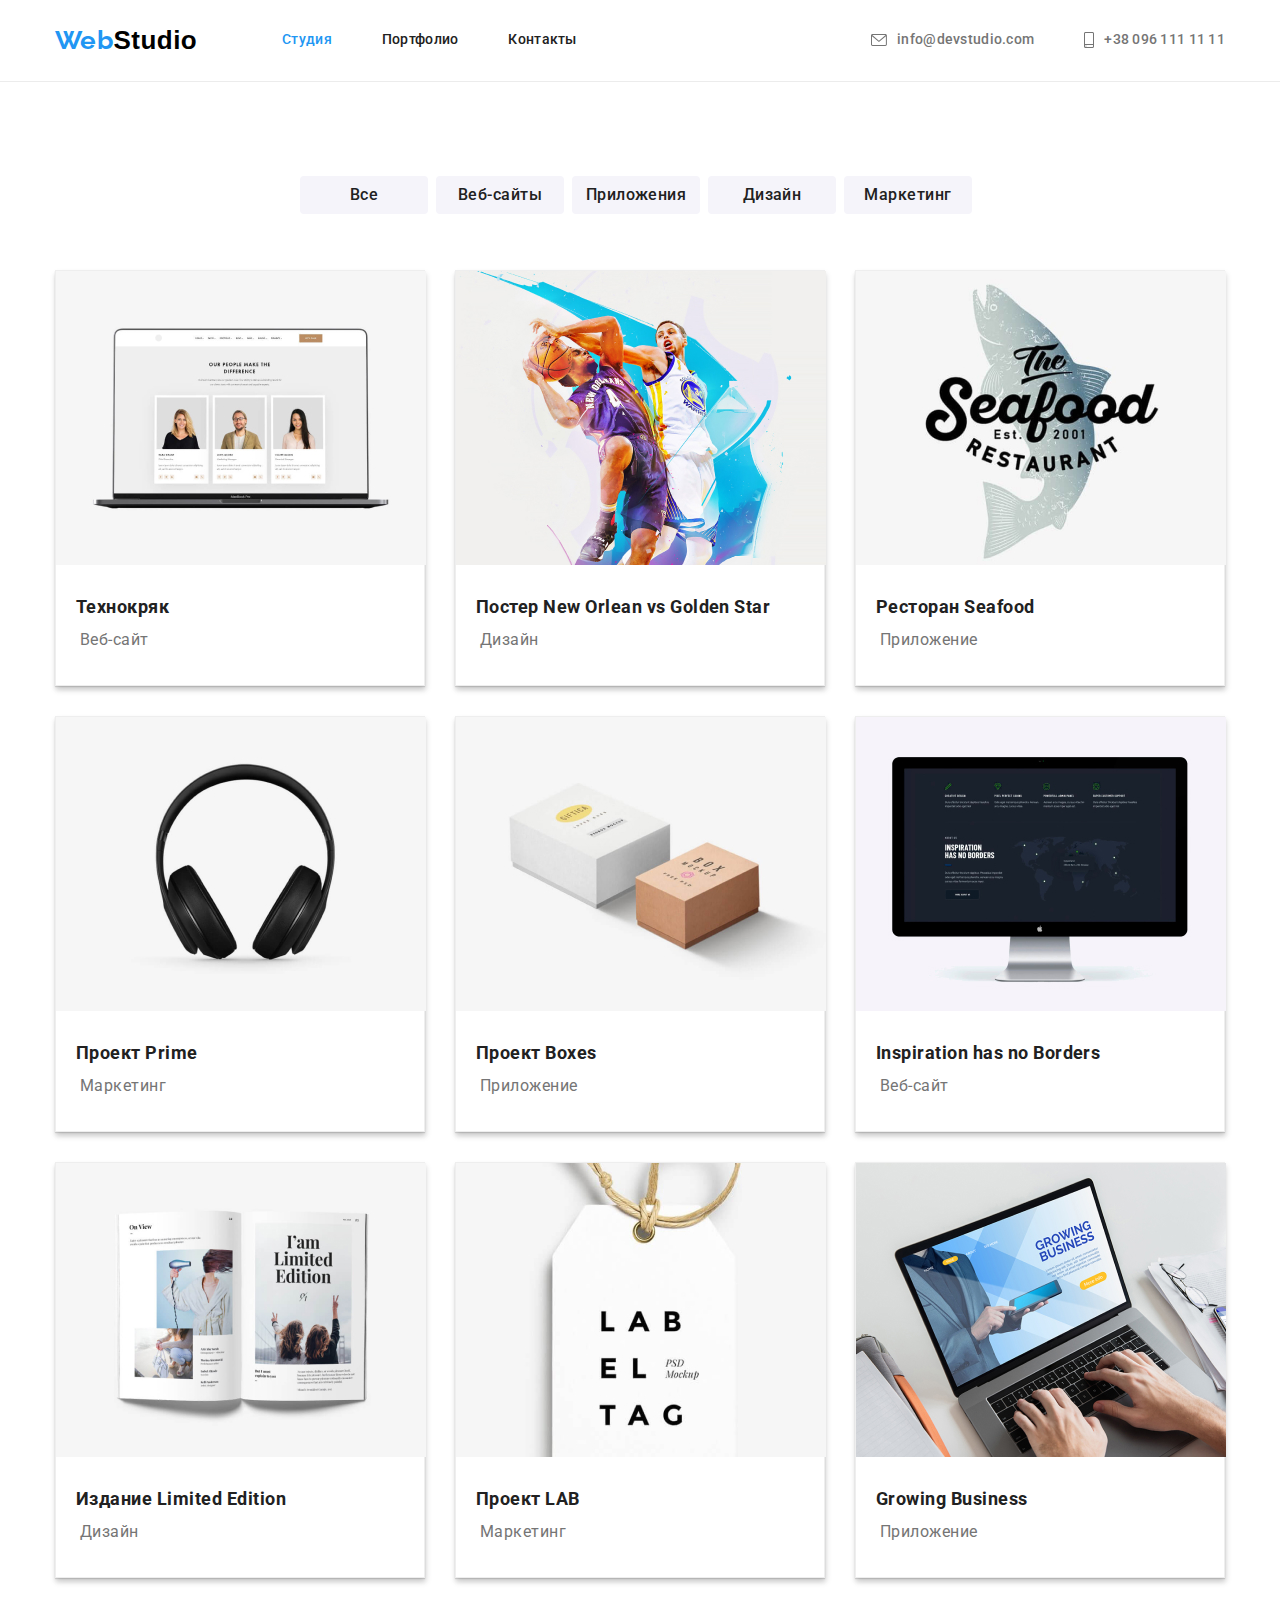
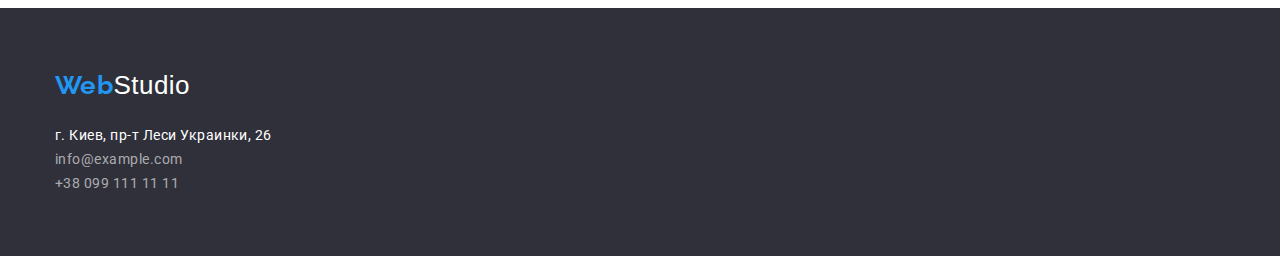
==== portfolio.html @ f9fe688f "git add .WebStudio" ====
<!DOCTYPE html>
<html lang="ru">
<head>
  <meta charset="UTF-8">
  <meta name="viewport" content="width=device-width, initial-scale=1.0">
  <link rel="stylesheet" href="./css/styles.css">
  <title>Портфолио</title>
<link rel="preconnect" href="https://fonts.gstatic.com">
<link
  href="https://fonts.googleapis.com/css2?family=Raleway:wght@700&family=Roboto:wght@400;500;700;900&display=swap"
  rel="stylesheet">
</head>
<body>
    <header class="header-line">
      <div class="container page-header">
        <nav class="header-nav">
          <a href="./index.html" class="logo-continuation"><span class="logo">Web</span>Studio</a>
          <ul class="site-nav">
            <li class="site-nav nav-link.current"><a href="./index.html" class="site-nav nav-link.current">Студия</a></li>
            <li class="site-nav nav-link.current"><a href="./portfolio.html" class="link">Портфолио</a></li>
            <li class="site-nav nav-link.current"><a href="" class="link">Контакты</a></li>
          </ul>
        </nav>
        <ul class="site-nav contacts">
          <li class="site-nav nav-link.current">
            <a href="info@devstudio.com" class="social-links">
              <svg width="16px" height="12px" class="icon-e-mail">
                <use href="./images-3/sprite.svg#e-mail"></use>
              </svg>info@devstudio.com</a>
          </li>
          <li class="site-nav nav-link.current">
            <a href="tel:+380961111111" class="social-links">
              <svg width="10px" height="16px" class="icon-tel">
                <use href="./images-3/sprite.svg#tel"></use>
              </svg>+38 096 111 11 11</a>
          </li>
        </ul>
      </div>
    </header>
<main>
 <section>
   <div class="conteiner-portfolio">
    <h1 class="hero-portfolio"></h1>
        <ul class="button-list">
          <li><button type="button">Все</button></li>
          <li><button type="button">Веб-сайты</button></li>
          <li><button type="button">Приложения</button></li>
          <li><button type="button">Дизайн</button></li>
          <li><button type="button">Маркетинг</button></li>
        </ul>
        <div>
        <ul class="portfolio">
          <li class="image-portfolio">
            <a href="Технокряк">
              <img src="./images-2/img_11.jpg" alt="img11" width="370" height="294"> 
              <h2 class="name-title">Технокряк</h2>
              <p class="description-name">Веб-сайт</p>
            </a>
            </li>
            <li class="image-portfolio">
              <img src="./images-2/img_12.jpg" alt="img12" width="370" height="294">
              <h2 class="name-title">Постер New Orlean vs Golden Star</h2>
              <p class="description-name">Дизайн</p>
            </li>
            <li class="image-portfolio">
              <img src="./images-2/img_13.jpg" alt="img13" width="370" height="294">
              <h2 class="name-title">Ресторан Seafood</h2>
              <p class="description-name">Приложение</p>
            </li>
            <li class="image-portfolio">
              <img src="./images-2/img_14.jpg" alt="img14" width="370" height="294">
              <h2 class="name-title">Проект Prime</h2>
              <p class="description-name">Маркетинг</p>
            </li>
            <li class="image-portfolio">
              <img src="./images-2/img_15.jpg" alt="img15" width="370" height="294">
              <h2 class="name-title">Проект Boxes</h2>
              <p class="description-name">Приложение</p>
            </li>
            <li class="image-portfolio">
              <a href="Inspiration-has-no-Borders">
                <img src="./images-2/img_16.jpg" alt="img16" width="370" height="294">
                <h2 class="name-title">Inspiration has no Borders</h2>
              <p class="description-name">Веб-сайт</p>
              </a>
            </li>
            <li class="image-portfolio">
              <img src="./images-2/img_17.jpg" alt="img17" width="370" height="294">
              <h2 class="name-title">Издание Limited Edition</h2>
              <p class="description-name">Дизайн</p>
            </li>
            <li class="image-portfolio">
              <img src="./images-2/img_18.jpg" alt="img18" width="370" height="294">
              <h2 class="name-title">Проект LAB</h2>
              <p class="description-name">Маркетинг</p>
            </li>
            <li class="image-portfolio">
              <img src="./images-2/img_19.jpg" alt="img19" width="370" height="294">
              <h2 class="name-title">Growing Business</h2>
              <p class="description-name">Приложение</p>
            </li>
        </ul>
    </div>
 </section>
</main>
      <footer class="basement">
        <div class="container">
          <a href="./index.html" class="logo-continuation-conclusion"><span class="logo">Web</span>Studio</a>
          <address class="address">
            г. Киев, пр-т Леси Украинки, 26 <br />
            <a href="info@example.com" class="link-current-name">info@example.com</a> <br />
            <a href="tel:+380991111111" class="social-links-name">+38 099 111 11 11</a>
          </address>
        </div>
      </footer>
</body>
</html>
---- css/styles.css ----
* {
  margin: 0;
  padding: 0;
}
a {
  text-decoration: none;
}
/* Цвет основного текста #757575; */
/* Вторичный цвет текста #212121; */
/* Белый #FFFFFF; */
/* Акцент #2196F3; */
/* Контакты в подвале 255,255,255,0,6; */
/* Цвет фона #FFFFFF */
/* Цвет фона команды #F5F4FA; */
/* Цвет фона подвала #2F303A */

:root {
  --primary-text-color: #757575;
  --title-text-color: #212121;
  --accent-color: #2196f3;
  --white-color: #fff;
  --primary-background-color: #2f303a;
  --secondary-background-color: #f5f4fa;
  --black-color: #000000;
  --button-color: #f5f4fa;
}
html {
  box-sizing: border-box;
}
body {
  letter-spacing: 0.03em;
  font-family: Roboto, sans-serif;
}
nav {
  display: flex;
  align-items: center;
}
.container {
  width: 1200px;
  padding-left: 15px;
  padding-right: 15px;
  align-items: center;
  margin-left: auto;
  margin-right: auto;
}
.page-header {
  display: flex;
  align-items: center;
  list-style: none;
}
.text {
  margin-right: 30px;
}
.contacts {
  margin-left: auto;
}
.link {
  color: var(--title-text-color);
}
.site-nav .nav-link.current {
  color: var(--accent-color);
}
.site-nav a:hover {
  color: var(--accent-color);
}
.site-nav a:focus {
  color: var(--accent-color);
}
.link:visited {
  color: var(--title-text-color);
}
.site-nav,
.link-current {
  color: var(--accent-color);
}
.logo {
  color: var(--accent-color);
  font-family: Raleway, sans-serif;
  font-weight: 700;
  font-size: 26px;
  line-height: 1.19;
}
.logo-continuation {
  color: var(--black-color);
  font-family: Oleo script, sans-serif;
  font-weight: 700;
  font-size: 26px;
  line-height: 1.19;
  margin-right: 85px;
}
.site-nav {
  display: flex;
  font-weight: 500;
  font-size: 14px;
  line-height: 1.14;
  letter-spacing: 0.02em;
}
.header-nav li:not(:last-child),
.contacts li:not(:last-child) {
  margin-right: 50px;
}
.header-nav {
  padding-top: 25px;
  padding-bottom: 25px;
}
.link {
  color: var(--title-text-color);
  font-weight: 500;
  font-size: 14px;
  line-height: 1.14;
  letter-spacing: 0.02em;
}
.social-links {
  color: var(--primary-text-color);
  font-weight: 500;
  font-size: 14px;
  line-height: 1.14;
  letter-spacing: 0.02em;
  display: inline-flex;
  align-items: center;
  justify-content: center;
}
.icon-e-mail {
  display: inline-flex;
  margin-right: 10px;
  fill: currentColor;
}
.icon-tel {
  display: inline-flex;
  margin-right: 10px;
  fill: currentColor;
}
.hero h1 {
  font-size: 44px;
}
.hero {
  background-color: var(--primary-background-color);
  color: var(--white-color);
  background-image: linear-gradient(
      to right,
      rgba(47, 48, 58, 0.4),
      rgba(47, 48, 58, 0.4)
    ),
    url(../images-3/Оптимизированная.jpg);
  background-repeat: no-repeat;
  background-position: center;
  background-size: cover;
  text-align: center;
  font-weight: 900;
  line-height: 1.36;
  letter-spacing: 0.06em;
  text-shadow: 0px 4px 4px rgba(0, 0, 0, 0.25);
  margin-left: auto;
  margin-right: auto;
  margin-top: 0;
  padding-top: 200px;
  padding-bottom: 200px;
}
.order-service {
  background-color: var(--accent-color);
  color: var(--white-color);
  font-family: Roboto, sans-serif;
  font-weight: 700;
  font-size: 16px;
  width: 200px;
  height: 50px;
  line-height: 1.88;
  box-align: center;
  text-align: center;
  padding: 10px, 32px;
  box-shadow: 0px 4px 4px rgba(0, 0, 0, 0.15);
  border-radius: 4px;
  margin-top: 45px;
}
.features-list .features-title {
  color: var(--title-text-color);
  text-transform: uppercase;
  font-size: 14px;
  line-height: 1.14;
  margin-top: 0px;
  margin-bottom: 10px;
}
*,
::after,
::before {
  box-sizing: border-box;
}
.our-work {
  color: var(--title-text-color);
  font-weight: 700;
  font-size: 14px;
  line-height: 1.14;
  margin-bottom: 10px;
}
.job-description {
  color: var(--primary-text-color);
  font-size: 14px;
  line-height: 1.71;
}
.description-active {
  padding-top: 94px;
  padding-bottom: 94px;
}
.about {
  padding-bottom: 94px;
}
.about,
h2,
.description {
  text-align: center;
  align-items: center;
  color: var(--title-text-color);
  font-weight: 700;
  font-size: 36px;
  line-height: 1.17;
}
.broadcast {
  background-color: var(--secondary-background-color);
  display: flex;
  justify-content: center;
  align-items: center;
  width: 270px;
  height: 120px;
  border-radius: 4px;
  margin-bottom: 30px;
}
.team {
  padding-top: 105px;
  text-align: center;
  color: var(--title-text-color);
  background-color: var(--secondary-background-color);
  font-weight: 700;
  font-size: 36px;
  line-height: 1.17;
}
.image {
  display: block;
  max-width: 100%;
  height: auto;
  margin-left: 30px;
  margin-top: 59px;
}
.work {
  width: 1170px;
  height: 648px;
  text-align: center;
  box-sizing: border-box;
}
.box {
  background-color: var(--white-color);
  width: 270px;
  height: 428px;
  box-shadow: 0px 1px 3px rgba(0, 0, 0, 0.12), 0px 1px 1px rgba(0, 0, 0, 0.14),
    0px 2px 1px rgba(0, 0, 0, 0.2);
  border-radius: 0px 0px 4px 4px;
}
.our-people {
  display: flex;
  text-align: center;
  align-items: center;
  font-size: 16px;
  line-height: 1.19;
  list-style: none;
  margin: 0;
  padding: 0;
}
.our-team {
  color: var(--title-text-color);
  font-weight: 500;
  padding-top: 30px;
  padding-bottom: 10px;
  align-items: center;
  text-align: center;
}
.profession {
  background-color: var(--white-color);
  color: var(--primary-text-color);
  font-weight: 400;
  padding-bottom: 30px;
}
.icon-social-networks {
  fill: #afb1b8;
  margin-right: 10px;
  display: inline-flex;
  text-align: center;
  justify-content: center;
}
.icon-social-networks :hover {
  fill: #2196f3;
  /* transform: scale(1.15); */
}
.icon-social-networks :focus {
  fill: #2196f3;
}
.regular-customers {
  background-color: var(--white-color);
  padding-top: 94px;
  padding-bottom: 94px;
}
.clients-list {
  display: flex;
  align-items: center;
  display: flex;
  justify-content: center;
  align-items: center;
}
.clients-item {
  list-style: none;
  align-items: center;
  box-align: center;
  justify-content: center;
}
.clients {
  fill: #afb1b8;
  width: 170px;
  height: 90px;
  border: 1px solid #afb1b8;
  border-radius: 4px;
  display: inline-flex;
  align-items: center;
  justify-content: center;
  margin-right: 30px;
  margin-top: 50px;
}
.clients-item :hover {
  fill: #2196f3;
  color: #2196f3;
  border: 1px solid #2196f3;
}
.clients-item :focus {
  fill: #2196f3;
  color: #2196f3;
  border: 1px solid #2196f3;
}
.basement {
  background-color: var(--primary-background-color);
  text-decoration: none;
  padding-top: 60px;
  padding-bottom: 60px;
}
.logo-continuation-conclusion {
  color: var(--white-color);
  font-family: Oleo script, sans-serif;
  font-weight: 400;
  font-size: 26px;
  line-height: 1.38;
}
.address {
  flex-wrap: wrap;
  color: var(--white-color);
  font-weight: 400;
  font-style: normal;
  font-size: 14px;
  line-height: 1.71;
  margin-top: 20px;
}
.link-current-name,
.social-links-name {
  color: rgba(255, 255, 255, 0.6);
  font-weight: 400;
  font-style: normal;
  font-size: 14px;
  line-height: 1.71;
}
.appeal {
  display: inline-flex;
  flex-wrap: wrap;
  vertical-align: top;
  width: 206px;
  height: 80px;
}
.appeal-name {
  color: var(--white-color);
  font-family: Roboto, sans-serif;
  font-weight: 700;
}
.appeal-title {
}
.header-line {
  border-bottom: 1px solid #ececec;
}
.conteiner-portfolio {
  width: 1200px;
  align-items: center;
  padding-left: 15px;
  padding-right: 15px;
  margin-left: auto;
  margin-right: auto;
  margin-top: 94px;
}
.hero-portfolio {
  width: 1170px;
  align-items: center;
  text-align: center;
}
.button-list button:hover {
  font-family: Roboto, sans-serif;
  color: var(--white-color);
  background-color: var(--accent-color);
}
.button-list button:focus {
  font-family: Roboto, sans-serif;
  color: var(--white-color);
  background-color: var(--accent-color);
  flex-direction: row;
}
.button-list button {
  font-family: Roboto, sans-serif;
  background-color: var(--button-color);
  color: var(--title-text-color);
  font-weight: 500;
  font-size: 16px;
  line-height: 26px;
  line-height: 1.63;
  letter-spacing: 3%;
  border-radius: 4px;
  border: none;
  letter-spacing: 0.03em;
  padding: 6px, 22px;
  width: 128px;
  height: 38px;
  margin-bottom: 30px;
  margin-right: 8px;
}
button {
  position: center;
  display: inline-block;
  font-family: inherit;
  cursor: pointer;
  align-items: center;
  text-align: center;
}
.button-list {
  display: flex;
  list-style: none;
  justify-content: center;
}
li {
  text-align: -webkit-match-parent;
}
.portfolio {
  display: flex;
  flex-wrap: wrap;
  list-style: none;
  margin-top: 26px;
}
.image-portfolio {
  width: calc((100% - 60px) / 3);
  margin-right: 30px;
  margin-bottom: 30px;
  border: 1px solid #eeeeee;
  box-shadow: 0px 1px 1px rgba(0, 0, 0, 0.12), 0px 4px 4px rgba(0, 0, 0, 0.06),
    1px 4px 6px rgba(0, 0, 0, 0.16);
}
.image-portfolio:nth-child(3n) {
  margin-right: 0px;
}
.name-title {
  color: var(--title-text-color);
  text-align: left;
  font-weight: 700;
  font-size: 18px;
  line-height: 2;
  letter-spacing: 6%;
  margin-left: 24px;
  margin-top: 20px;
  margin-left: 20px;
}
.description-name {
  color: var(--primary-text-color);
  font-weight: 400;
  font-size: 16px;
  line-height: 1.88;
  letter-spacing: 3%;
  padding-bottom: 30px;
  margin-left: 24px;
}
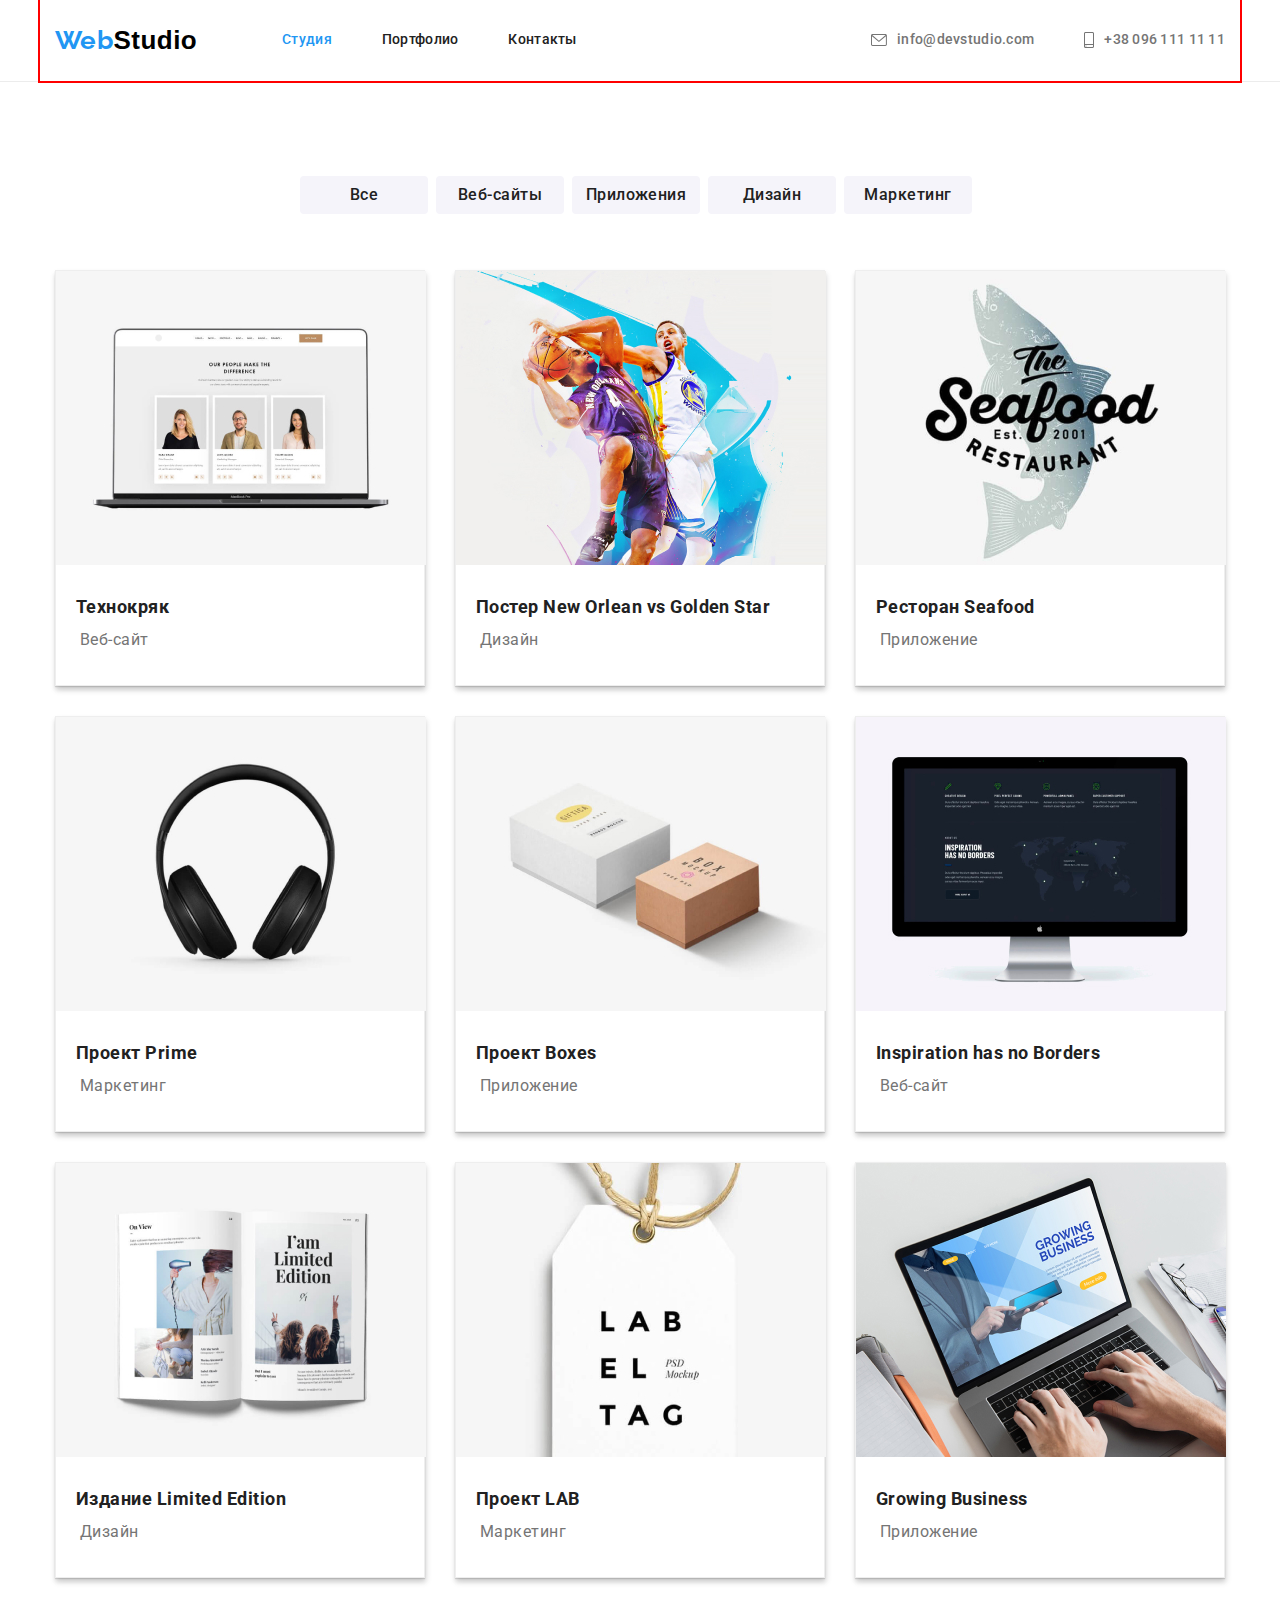
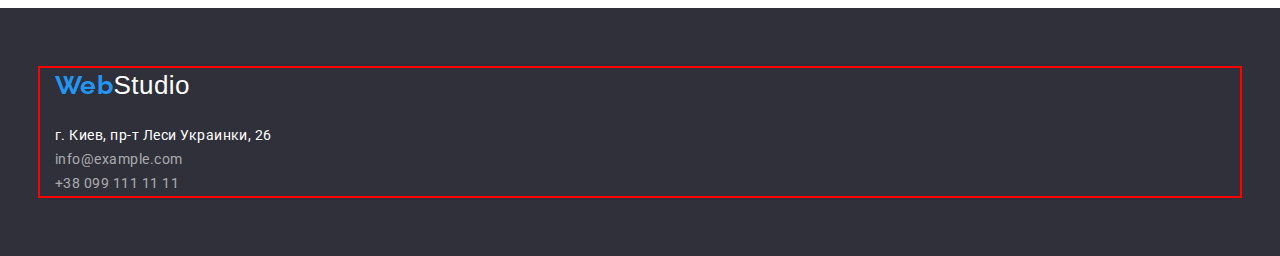
==== commit a9c168bb: "git add .WebStudio" ====
--- a/portfolio.html
+++ b/portfolio.html
@@ -12,7 +12,7 @@
 </head>
 <body>
     <header class="header-line">
-      <div class="container page-header">
+      <div class="container header-main">
         <nav class="header-nav">
           <a href="./index.html" class="logo-continuation"><span class="logo">Web</span>Studio</a>
           <ul class="site-nav">
--- a/css/styles.css
+++ b/css/styles.css
@@ -4,6 +4,11 @@
 }
 a {
   text-decoration: none;
+}
+ul {
+  margin: 0;
+  padding: 0;
+  list-style: none;
 }
 /* Цвет основного текста #757575; */
 /* Вторичный цвет текста #212121; */
@@ -35,6 +40,11 @@
   display: flex;
   align-items: center;
 }
+/* header */
+.header-main {
+  display: flex;
+  align-items: center;
+}
 .container {
   width: 1200px;
   padding-left: 15px;
@@ -42,15 +52,20 @@
   align-items: center;
   margin-left: auto;
   margin-right: auto;
-}
+  outline: 2px solid red;
+}
+/* Чем мы занимаемся */
 .page-header {
   display: flex;
   align-items: center;
   list-style: none;
 }
-.text {
+.page-header li + li {
+  margin-left: 30px;
+}
+/* .text {
   margin-right: 30px;
-}
+} */
 .contacts {
   margin-left: auto;
 }
@@ -204,7 +219,7 @@
 .about {
   padding-bottom: 94px;
 }
-.about,
+/* .about,
 h2,
 .description {
   text-align: center;
@@ -213,6 +228,15 @@
   font-weight: 700;
   font-size: 36px;
   line-height: 1.17;
+} */
+.description {
+  margin-top: 0px;
+  margin-bottom: 50px;
+  color: var(--title-text-color);
+  font-weight: 700;
+  font-size: 36px;
+  line-height: 1.2;
+  text-align: center;
 }
 .broadcast {
   background-color: var(--secondary-background-color);
@@ -225,7 +249,8 @@
   margin-bottom: 30px;
 }
 .team {
-  padding-top: 105px;
+  padding-top: 94px;
+  padding-bottom: 94px;
   text-align: center;
   color: var(--title-text-color);
   background-color: var(--secondary-background-color);
@@ -233,19 +258,16 @@
   font-size: 36px;
   line-height: 1.17;
 }
-.image {
+/* .image {
   display: block;
-  max-width: 100%;
-  height: auto;
+  align-items: center;
   margin-left: 30px;
   margin-top: 59px;
-}
-.work {
-  width: 1170px;
-  height: 648px;
+} */
+/* .work {
   text-align: center;
   box-sizing: border-box;
-}
+} */
 .box {
   background-color: var(--white-color);
   width: 270px;
@@ -264,6 +286,9 @@
   margin: 0;
   padding: 0;
 }
+.our-people li + li {
+  margin-left: 30px;
+}
 .our-team {
   color: var(--title-text-color);
   font-weight: 500;
@@ -276,22 +301,47 @@
   background-color: var(--white-color);
   color: var(--primary-text-color);
   font-weight: 400;
-  padding-bottom: 30px;
+}
+.icon-social {
+  display: flex;
+  margin-top: 16px;
+}
+.icon-list {
+  width: 44px;
+  height: 44px;
+  color: #afb1b8;
+  display: flex;
+  text-align: center;
+  justify-content: center;
+  /* border-radius: 50%; */
+}
+.icon-list:not(:last-child) {
+  margin-right: 10px;
+}
+.icon-list :hover {
+  color: #fff;
+  background-color: #2196f3;
+  border-radius: 50%;
+}
+.icon-list :focus {
+  color: #fff;
+  background-color: #2196f3;
+  border-radius: 50%;
 }
 .icon-social-networks {
   fill: #afb1b8;
-  margin-right: 10px;
-  display: inline-flex;
-  text-align: center;
-  justify-content: center;
-}
-.icon-social-networks :hover {
+  /* margin-right: 10px; */
+  /* display: inline-flex;
+  text-align: center;
+  justify-content: center; */
+}
+/* .icon-social-networks :hover {
   fill: #2196f3;
   /* transform: scale(1.15); */
 }
-.icon-social-networks :focus {
+/* .icon-social-networks :focus {
   fill: #2196f3;
-}
+} */ */
 .regular-customers {
   background-color: var(--white-color);
   padding-top: 94px;
@@ -300,9 +350,7 @@
 .clients-list {
   display: flex;
   align-items: center;
-  display: flex;
-  justify-content: center;
-  align-items: center;
+  justify-content: center;
 }
 .clients-item {
   list-style: none;
@@ -320,7 +368,6 @@
   align-items: center;
   justify-content: center;
   margin-right: 30px;
-  margin-top: 50px;
 }
 .clients-item :hover {
   fill: #2196f3;
@@ -363,18 +410,13 @@
   line-height: 1.71;
 }
 .appeal {
-  display: inline-flex;
+  display: block;
   flex-wrap: wrap;
-  vertical-align: top;
-  width: 206px;
-  height: 80px;
 }
 .appeal-name {
   color: var(--white-color);
   font-family: Roboto, sans-serif;
   font-weight: 700;
-}
-.appeal-title {
 }
 .header-line {
   border-bottom: 1px solid #ececec;
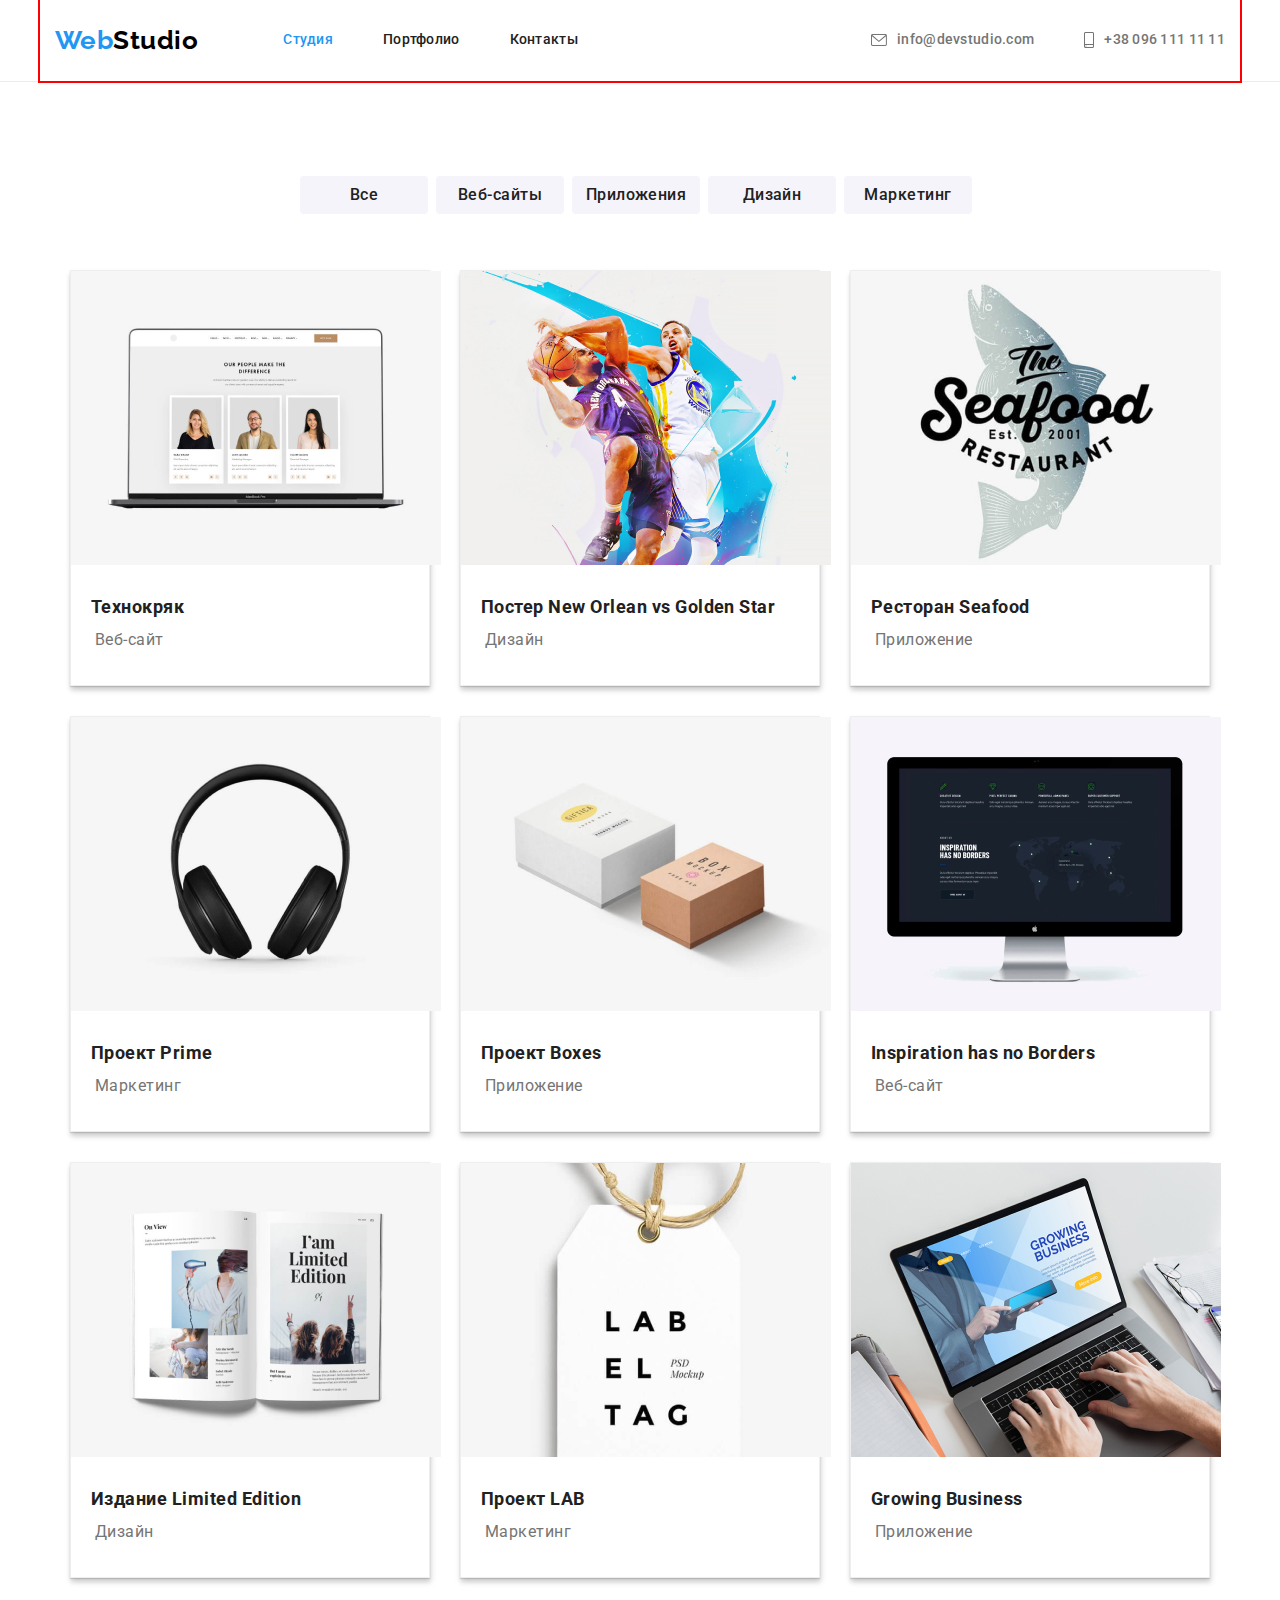
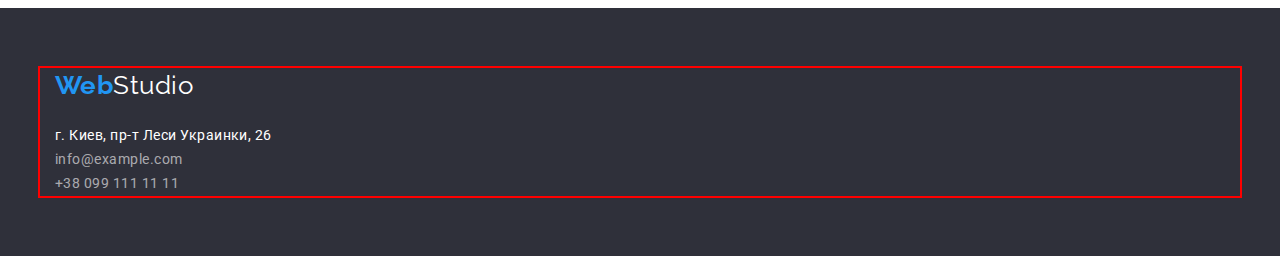
==== commit 6f971b18: "git add .WebStudio" ====
--- a/portfolio.html
+++ b/portfolio.html
@@ -39,8 +39,8 @@
     </header>
 <main>
  <section>
-   <div class="conteiner-portfolio">
-    <h1 class="hero-portfolio"></h1>
+    <div class="conteiner-portfolio">
+      <h1 class="hero-portfolio"></h1>
         <ul class="button-list">
           <li><button type="button">Все</button></li>
           <li><button type="button">Веб-сайты</button></li>
@@ -48,8 +48,8 @@
           <li><button type="button">Дизайн</button></li>
           <li><button type="button">Маркетинг</button></li>
         </ul>
-        <div>
-        <ul class="portfolio">
+       <div>
+         <ul class="portfolio">
           <li class="image-portfolio">
             <a href="Технокряк">
               <img src="./images-2/img_11.jpg" alt="img11" width="370" height="294"> 
@@ -100,7 +100,8 @@
               <p class="description-name">Приложение</p>
             </li>
         </ul>
-    </div>
+       </div>
+      </div>
  </section>
 </main>
       <footer class="basement">
--- a/css/styles.css
+++ b/css/styles.css
@@ -97,7 +97,7 @@
 }
 .logo-continuation {
   color: var(--black-color);
-  font-family: Oleo script, sans-serif;
+  font-family: Raleway, sans-serif;;
   font-weight: 700;
   font-size: 26px;
   line-height: 1.19;
@@ -387,7 +387,7 @@
 }
 .logo-continuation-conclusion {
   color: var(--white-color);
-  font-family: Oleo script, sans-serif;
+  font-family: Raleway, sans-serif;;
   font-weight: 400;
   font-size: 26px;
   line-height: 1.38;
@@ -409,20 +409,20 @@
   font-size: 14px;
   line-height: 1.71;
 }
-.appeal {
-  display: block;
-  flex-wrap: wrap;
+.appeal-title {
+  text-transform: uppercase;
 }
 .appeal-name {
   color: var(--white-color);
   font-family: Roboto, sans-serif;
   font-weight: 700;
+  font-size: 14px;
 }
 .header-line {
   border-bottom: 1px solid #ececec;
 }
 .conteiner-portfolio {
-  width: 1200px;
+  width: 1170px;
   align-items: center;
   padding-left: 15px;
   padding-right: 15px;
@@ -491,7 +491,7 @@
   margin-right: 30px;
   margin-bottom: 30px;
   border: 1px solid #eeeeee;
-  box-shadow: 0px 1px 1px rgba(0, 0, 0, 0.12), 0px 4px 4px rgba(0, 0, 0, 0.06),
+    box-shadow: 0px 1px 1px rgba(0, 0, 0, 0.12), 0px 4px 4px rgba(0, 0, 0, 0.06),
     1px 4px 6px rgba(0, 0, 0, 0.16);
 }
 .image-portfolio:nth-child(3n) {
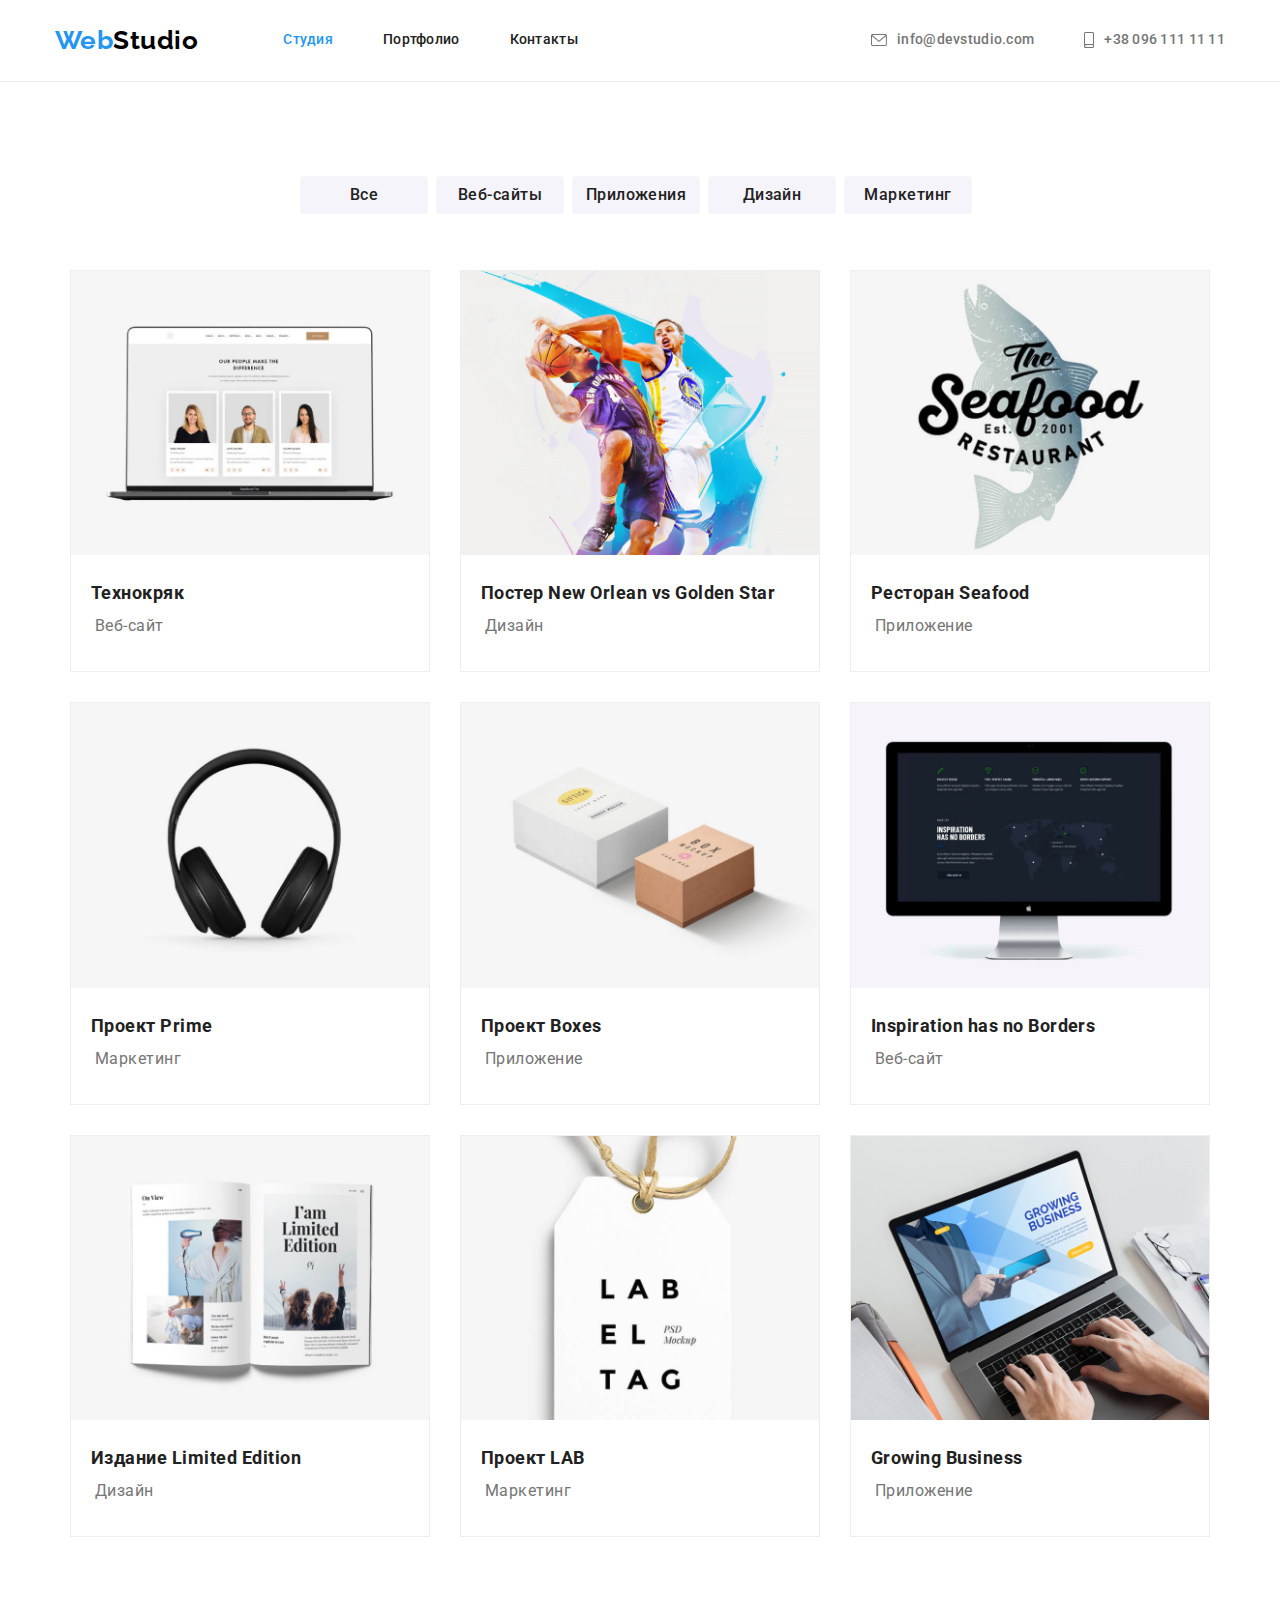
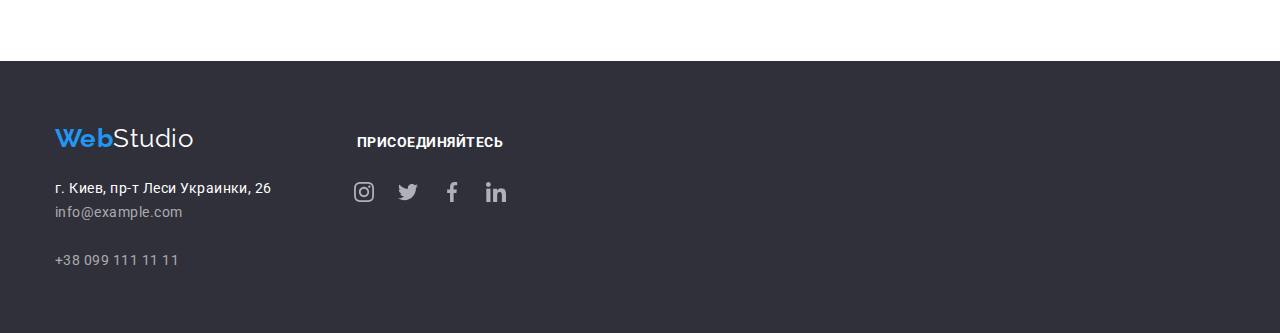
==== commit 6bb5896b: "git add .WebStudio" ====
--- a/portfolio.html
+++ b/portfolio.html
@@ -51,53 +51,71 @@
        <div>
          <ul class="portfolio">
           <li class="image-portfolio">
-            <a href="Технокряк">
-              <img src="./images-2/img_11.jpg" alt="img11" width="370" height="294"> 
-              <h2 class="name-title">Технокряк</h2>
-              <p class="description-name">Веб-сайт</p>
-            </a>
+            <div class="portfolio-box">
+              <a href="Технокряк">
+                <img src="./images-2/img_11.jpg" alt="img11" width="370" height="294"> 
+                <h2 class="name-title">Технокряк</h2>
+                <p class="description-name">Веб-сайт</p>
+              </a>
+            </div>
             </li>
             <li class="image-portfolio">
-              <img src="./images-2/img_12.jpg" alt="img12" width="370" height="294">
-              <h2 class="name-title">Постер New Orlean vs Golden Star</h2>
-              <p class="description-name">Дизайн</p>
+              <div class="portfolio-box">
+                <img src="./images-2/img_12.jpg" alt="img12" width="370" height="294">
+                <h2 class="name-title">Постер New Orlean vs Golden Star</h2>
+                <p class="description-name">Дизайн</p>
+              </div>
             </li>
             <li class="image-portfolio">
-              <img src="./images-2/img_13.jpg" alt="img13" width="370" height="294">
-              <h2 class="name-title">Ресторан Seafood</h2>
-              <p class="description-name">Приложение</p>
+              <div class="portfolio-box">
+                <img src="./images-2/img_13.jpg" alt="img13" width="370" height="294">
+                <h2 class="name-title">Ресторан Seafood</h2>
+                <p class="description-name">Приложение</p>
+              </div>
             </li>
             <li class="image-portfolio">
-              <img src="./images-2/img_14.jpg" alt="img14" width="370" height="294">
-              <h2 class="name-title">Проект Prime</h2>
-              <p class="description-name">Маркетинг</p>
+              <div class="portfolio-box">
+                <img src="./images-2/img_14.jpg" alt="img14" width="370" height="294">
+                <h2 class="name-title">Проект Prime</h2>
+                <p class="description-name">Маркетинг</p>
+              </div>
             </li>
             <li class="image-portfolio">
-              <img src="./images-2/img_15.jpg" alt="img15" width="370" height="294">
-              <h2 class="name-title">Проект Boxes</h2>
-              <p class="description-name">Приложение</p>
+              <div class="portfolio-box">
+                <img src="./images-2/img_15.jpg" alt="img15" width="370" height="294">
+                <h2 class="name-title">Проект Boxes</h2>
+                <p class="description-name">Приложение</p>
+              </div>
             </li>
             <li class="image-portfolio">
-              <a href="Inspiration-has-no-Borders">
-                <img src="./images-2/img_16.jpg" alt="img16" width="370" height="294">
-                <h2 class="name-title">Inspiration has no Borders</h2>
-              <p class="description-name">Веб-сайт</p>
-              </a>
+              <div class="portfolio-box">
+                <a href="Inspiration-has-no-Borders">
+                  <img src="./images-2/img_16.jpg" alt="img16" width="370" height="294">
+                  <h2 class="name-title">Inspiration has no Borders</h2>
+                  <p class="description-name">Веб-сайт</p>
+                </a>
+              </div>
             </li>
             <li class="image-portfolio">
-              <img src="./images-2/img_17.jpg" alt="img17" width="370" height="294">
-              <h2 class="name-title">Издание Limited Edition</h2>
-              <p class="description-name">Дизайн</p>
+              <div class="portfolio-box">
+                <img src="./images-2/img_17.jpg" alt="img17" width="370" height="294">
+                <h2 class="name-title">Издание Limited Edition</h2>
+                <p class="description-name">Дизайн</p>
+              </div>
             </li>
             <li class="image-portfolio">
-              <img src="./images-2/img_18.jpg" alt="img18" width="370" height="294">
-              <h2 class="name-title">Проект LAB</h2>
-              <p class="description-name">Маркетинг</p>
-            </li>
+              <div class="portfolio-box">
+                <img src="./images-2/img_18.jpg" alt="img18" width="370" height="294">
+                <h2 class="name-title">Проект LAB</h2>
+                <p class="description-name">Маркетинг</p>
+              </div>
+              </li>
             <li class="image-portfolio">
-              <img src="./images-2/img_19.jpg" alt="img19" width="370" height="294">
-              <h2 class="name-title">Growing Business</h2>
-              <p class="description-name">Приложение</p>
+              <div class="portfolio-box">
+                <img src="./images-2/img_19.jpg" alt="img19" width="370" height="294">
+                <h2 class="name-title">Growing Business</h2>
+                <p class="description-name">Приложение</p>
+              </div>
             </li>
         </ul>
        </div>
@@ -106,12 +124,47 @@
 </main>
       <footer class="basement">
         <div class="container">
-          <a href="./index.html" class="logo-continuation-conclusion"><span class="logo">Web</span>Studio</a>
-          <address class="address">
-            г. Киев, пр-т Леси Украинки, 26 <br />
-            <a href="info@example.com" class="link-current-name">info@example.com</a> <br />
-            <a href="tel:+380991111111" class="social-links-name">+38 099 111 11 11</a>
-          </address>
+          <div class="footer-contacts">
+            <a href="./index.html" class="logo-continuation-conclusion"><span class="logo">Web</span>Studio</a>
+            <address class="address">
+              г. Киев, пр-т Леси Украинки, 26 <br />
+              <a href="info@example.com" class="link-current-name">info@example.com</a> <br />
+              <a href="tel:+380991111111" class="social-links-name">+38 099 111 11 11</a>
+            </address>
+          </div>
+          <div class="appeal">
+            <p class="appeal-name">Присоединяйтесь</p>
+            <ul class="icon-social">
+              <li>
+                <a href="" class="icon-list">
+                  <svg width="20px" height="20px" class="icon-social-networks">
+                    <use href="./images-3/sprite.svg#instagram"></use>
+                  </svg>
+                </a>
+              </li>
+              <li>
+                <a href="" class="icon-list">
+                  <svg width="20px" height="20px" class="icon-social-networks">
+                    <use href="./images-3/sprite.svg#twitter"></use>
+                  </svg>
+                </a>
+              </li>
+              <li>
+                <a href="" class="icon-list">
+                  <svg width="20px" height="20px" class="icon-social-networks">
+                    <use href="./images-3/sprite.svg#faebook"></use>
+                  </svg>
+                </a>
+              </li>
+              <li>
+                <a href="" class="icon-list">
+                  <svg width="20px" height="20px" class="icon-social-networks">
+                    <use href="./images-3/sprite.svg#linkedin"></use>
+                  </svg>
+                </a>
+              </li>
+            </ul>
+          </div>
         </div>
       </footer>
 </body>
--- a/css/styles.css
+++ b/css/styles.css
@@ -3,12 +3,18 @@
   padding: 0;
 }
 a {
+  display: block;
   text-decoration: none;
 }
 ul {
   margin: 0;
   padding: 0;
   list-style: none;
+}
+img {
+  display: block;
+  width: 100%;
+  height: auto;
 }
 /* Цвет основного текста #757575; */
 /* Вторичный цвет текста #212121; */
@@ -52,7 +58,7 @@
   align-items: center;
   margin-left: auto;
   margin-right: auto;
-  outline: 2px solid red;
+  /* outline: 2px solid red; */
 }
 /* Чем мы занимаемся */
 .page-header {
@@ -63,9 +69,6 @@
 .page-header li + li {
   margin-left: 30px;
 }
-/* .text {
-  margin-right: 30px;
-} */
 .contacts {
   margin-left: auto;
 }
@@ -97,7 +100,7 @@
 }
 .logo-continuation {
   color: var(--black-color);
-  font-family: Raleway, sans-serif;;
+  font-family: Raleway, sans-serif;
   font-weight: 700;
   font-size: 26px;
   line-height: 1.19;
@@ -219,16 +222,6 @@
 .about {
   padding-bottom: 94px;
 }
-/* .about,
-h2,
-.description {
-  text-align: center;
-  align-items: center;
-  color: var(--title-text-color);
-  font-weight: 700;
-  font-size: 36px;
-  line-height: 1.17;
-} */
 .description {
   margin-top: 0px;
   margin-bottom: 50px;
@@ -248,6 +241,7 @@
   border-radius: 4px;
   margin-bottom: 30px;
 }
+/* Наша команда */
 .team {
   padding-top: 94px;
   padding-bottom: 94px;
@@ -258,16 +252,6 @@
   font-size: 36px;
   line-height: 1.17;
 }
-/* .image {
-  display: block;
-  align-items: center;
-  margin-left: 30px;
-  margin-top: 59px;
-} */
-/* .work {
-  text-align: center;
-  box-sizing: border-box;
-} */
 .box {
   background-color: var(--white-color);
   width: 270px;
@@ -276,15 +260,18 @@
     0px 2px 1px rgba(0, 0, 0, 0.2);
   border-radius: 0px 0px 4px 4px;
 }
+.content-box {
+  padding: 5px 5px;
+}
 .our-people {
+  margin: 0;
+  padding: 0;
   display: flex;
   text-align: center;
   align-items: center;
   font-size: 16px;
   line-height: 1.19;
   list-style: none;
-  margin: 0;
-  padding: 0;
 }
 .our-people li + li {
   margin-left: 30px;
@@ -292,56 +279,36 @@
 .our-team {
   color: var(--title-text-color);
   font-weight: 500;
-  padding-top: 30px;
-  padding-bottom: 10px;
-  align-items: center;
-  text-align: center;
+  padding-top: 20px;
 }
 .profession {
   background-color: var(--white-color);
   color: var(--primary-text-color);
   font-weight: 400;
+  margin-top: 10px;
+  margin-bottom: 10px;
 }
 .icon-social {
   display: flex;
-  margin-top: 16px;
+  align-items: center;
 }
 .icon-list {
+  display: flex;
+  align-items: center;
+  justify-content: center;
   width: 44px;
   height: 44px;
-  color: #afb1b8;
-  display: flex;
-  text-align: center;
-  justify-content: center;
-  /* border-radius: 50%; */
+  fill: #afb1b8;
 }
 .icon-list:not(:last-child) {
   margin-right: 10px;
 }
-.icon-list :hover {
-  color: #fff;
+.icon-list:hover,
+.icon-list:focus {
+  fill: #fff;
   background-color: #2196f3;
   border-radius: 50%;
 }
-.icon-list :focus {
-  color: #fff;
-  background-color: #2196f3;
-  border-radius: 50%;
-}
-.icon-social-networks {
-  fill: #afb1b8;
-  /* margin-right: 10px; */
-  /* display: inline-flex;
-  text-align: center;
-  justify-content: center; */
-}
-/* .icon-social-networks :hover {
-  fill: #2196f3;
-  /* transform: scale(1.15); */
-}
-/* .icon-social-networks :focus {
-  fill: #2196f3;
-} */ */
 .regular-customers {
   background-color: var(--white-color);
   padding-top: 94px;
@@ -379,21 +346,29 @@
   color: #2196f3;
   border: 1px solid #2196f3;
 }
+
+/* FOOTER */
 .basement {
   background-color: var(--primary-background-color);
   text-decoration: none;
   padding-top: 60px;
   padding-bottom: 60px;
 }
+.basement .container {
+  display: flex;
+  align-items: baseline;
+}
+.footer-contacts {
+  margin-right: 70px;
+}
 .logo-continuation-conclusion {
   color: var(--white-color);
-  font-family: Raleway, sans-serif;;
+  font-family: Raleway, sans-serif;
   font-weight: 400;
   font-size: 26px;
   line-height: 1.38;
 }
 .address {
-  flex-wrap: wrap;
   color: var(--white-color);
   font-weight: 400;
   font-style: normal;
@@ -409,7 +384,7 @@
   font-size: 14px;
   line-height: 1.71;
 }
-.appeal-title {
+.appeal {
   text-transform: uppercase;
 }
 .appeal-name {
@@ -417,6 +392,8 @@
   font-family: Roboto, sans-serif;
   font-weight: 700;
   font-size: 14px;
+  margin-bottom: 20px;
+  margin-left: 15px;
 }
 .header-line {
   border-bottom: 1px solid #ececec;
@@ -429,6 +406,7 @@
   margin-left: auto;
   margin-right: auto;
   margin-top: 94px;
+  margin-bottom: 94px;
 }
 .hero-portfolio {
   width: 1170px;
@@ -491,11 +469,14 @@
   margin-right: 30px;
   margin-bottom: 30px;
   border: 1px solid #eeeeee;
-    box-shadow: 0px 1px 1px rgba(0, 0, 0, 0.12), 0px 4px 4px rgba(0, 0, 0, 0.06),
-    1px 4px 6px rgba(0, 0, 0, 0.16);
 }
 .image-portfolio:nth-child(3n) {
   margin-right: 0px;
+}
+.portfolio-box :hover,
+.portfolio-box :focus {
+  box-shadow: 0px 1px 1px rgba(0, 0, 0, 0.12), 0px 4px 4px rgba(0, 0, 0, 0.06),
+    1px 4px 6px rgba(0, 0, 0, 0.16);
 }
 .name-title {
   color: var(--title-text-color);
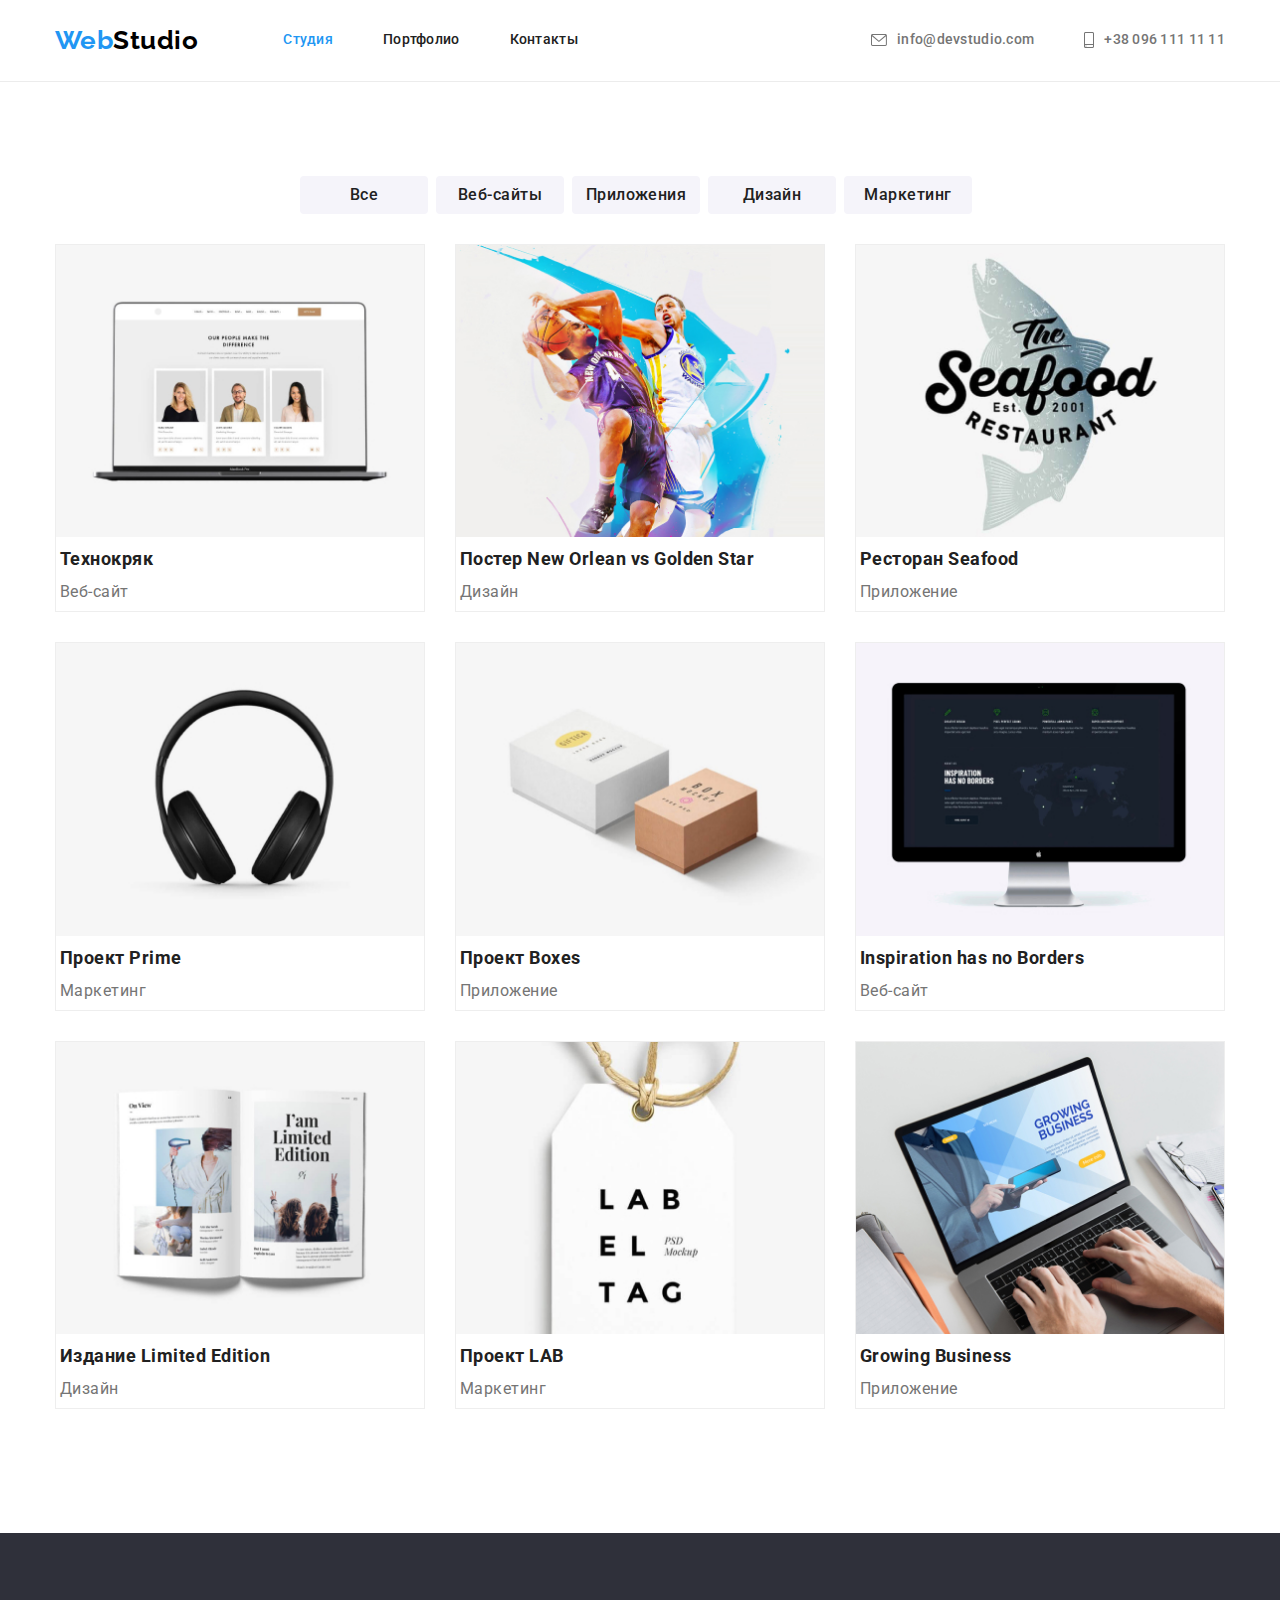
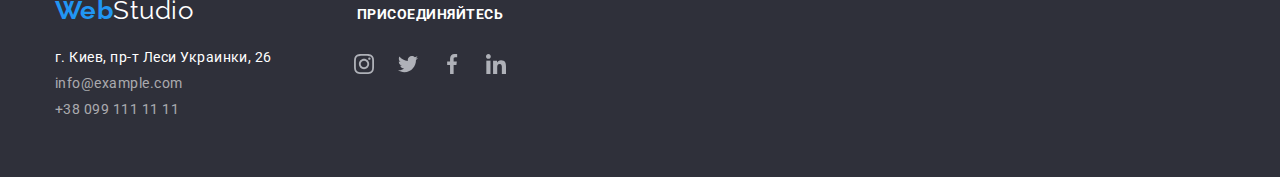
==== commit 2e384dcf: "git add .WebStudio" ====
--- a/portfolio.html
+++ b/portfolio.html
@@ -38,97 +38,113 @@
       </div>
     </header>
 <main>
- <section>
+<section class="portfolio-title">
     <div class="conteiner-portfolio">
       <h1 class="hero-portfolio"></h1>
         <ul class="button-list">
-          <li><button type="button">Все</button></li>
-          <li><button type="button">Веб-сайты</button></li>
-          <li><button type="button">Приложения</button></li>
-          <li><button type="button">Дизайн</button></li>
-          <li><button type="button">Маркетинг</button></li>
+          <li class="button-title"><button type="button">Все</button></li>
+          <li class="button-title"><button type="button">Веб-сайты</button></li>
+          <li class="button-title"><button type="button">Приложения</button></li>
+          <li class="button-title"><button type="button">Дизайн</button></li>
+          <li class="button-title"><button type="button">Маркетинг</button></li>
         </ul>
-       <div>
          <ul class="portfolio">
           <li class="image-portfolio">
             <div class="portfolio-box">
               <a href="Технокряк">
                 <img src="./images-2/img_11.jpg" alt="img11" width="370" height="294"> 
-                <h2 class="name-title">Технокряк</h2>
-                <p class="description-name">Веб-сайт</p>
+                <div class="title-description">
+                  <h2 class="name-title">Технокряк</h2>
+                  <p class="description-name">Веб-сайт</p>
+                </div>
               </a>
             </div>
             </li>
             <li class="image-portfolio">
               <div class="portfolio-box">
                 <img src="./images-2/img_12.jpg" alt="img12" width="370" height="294">
-                <h2 class="name-title">Постер New Orlean vs Golden Star</h2>
-                <p class="description-name">Дизайн</p>
+                <div class="title-description">
+                  <h2 class="name-title">Постер New Orlean vs Golden Star</h2>
+                  <p class="description-name">Дизайн</p>
+                </div>
               </div>
             </li>
             <li class="image-portfolio">
               <div class="portfolio-box">
                 <img src="./images-2/img_13.jpg" alt="img13" width="370" height="294">
-                <h2 class="name-title">Ресторан Seafood</h2>
-                <p class="description-name">Приложение</p>
+                <div class="title-description">
+                  <h2 class="name-title">Ресторан Seafood</h2>
+                  <p class="description-name">Приложение</p>
+                </div>
               </div>
             </li>
             <li class="image-portfolio">
               <div class="portfolio-box">
                 <img src="./images-2/img_14.jpg" alt="img14" width="370" height="294">
-                <h2 class="name-title">Проект Prime</h2>
-                <p class="description-name">Маркетинг</p>
+                <div class="title-description">
+                  <h2 class="name-title">Проект Prime</h2>
+                  <p class="description-name">Маркетинг</p>
+                </div>
               </div>
             </li>
             <li class="image-portfolio">
               <div class="portfolio-box">
                 <img src="./images-2/img_15.jpg" alt="img15" width="370" height="294">
-                <h2 class="name-title">Проект Boxes</h2>
-                <p class="description-name">Приложение</p>
+                <div class="title-description">
+                  <h2 class="name-title">Проект Boxes</h2>
+                  <p class="description-name">Приложение</p>
+                </div>
               </div>
             </li>
             <li class="image-portfolio">
               <div class="portfolio-box">
                 <a href="Inspiration-has-no-Borders">
                   <img src="./images-2/img_16.jpg" alt="img16" width="370" height="294">
-                  <h2 class="name-title">Inspiration has no Borders</h2>
-                  <p class="description-name">Веб-сайт</p>
+                  <div class="title-description">
+                    <h2 class="name-title">Inspiration has no Borders</h2>
+                    <p class="description-name">Веб-сайт</p>
+                  </div>
                 </a>
               </div>
             </li>
             <li class="image-portfolio">
               <div class="portfolio-box">
                 <img src="./images-2/img_17.jpg" alt="img17" width="370" height="294">
-                <h2 class="name-title">Издание Limited Edition</h2>
-                <p class="description-name">Дизайн</p>
+                <div class="title-description">
+                  <h2 class="name-title">Издание Limited Edition</h2>
+                  <p class="description-name">Дизайн</p>
+                </div>
               </div>
             </li>
             <li class="image-portfolio">
               <div class="portfolio-box">
                 <img src="./images-2/img_18.jpg" alt="img18" width="370" height="294">
-                <h2 class="name-title">Проект LAB</h2>
-                <p class="description-name">Маркетинг</p>
+                <div class="title-description">
+                  <h2 class="name-title">Проект LAB</h2>
+                  <p class="description-name">Маркетинг</p>
+                </div>
               </div>
               </li>
             <li class="image-portfolio">
               <div class="portfolio-box">
                 <img src="./images-2/img_19.jpg" alt="img19" width="370" height="294">
-                <h2 class="name-title">Growing Business</h2>
-                <p class="description-name">Приложение</p>
+                <div class="title-description">
+                  <h2 class="name-title">Growing Business</h2>
+                  <p class="description-name">Приложение</p>
+                </div>
               </div>
             </li>
         </ul>
        </div>
-      </div>
- </section>
+</section>
 </main>
       <footer class="basement">
         <div class="container">
           <div class="footer-contacts">
             <a href="./index.html" class="logo-continuation-conclusion"><span class="logo">Web</span>Studio</a>
             <address class="address">
-              г. Киев, пр-т Леси Украинки, 26 <br />
-              <a href="info@example.com" class="link-current-name">info@example.com</a> <br />
+              г. Киев, пр-т Леси Украинки, 26
+              <a href="info@example.com" class="link-current-name">info@example.com</a>
               <a href="tel:+380991111111" class="social-links-name">+38 099 111 11 11</a>
             </address>
           </div>
--- a/css/styles.css
+++ b/css/styles.css
@@ -72,9 +72,6 @@
 .contacts {
   margin-left: auto;
 }
-.link {
-  color: var(--title-text-color);
-}
 .site-nav .nav-link.current {
   color: var(--accent-color);
 }
@@ -90,6 +87,7 @@
 .site-nav,
 .link-current {
   color: var(--accent-color);
+  /* padding: 32px 0; */
 }
 .logo {
   color: var(--accent-color);
@@ -127,6 +125,7 @@
   font-size: 14px;
   line-height: 1.14;
   letter-spacing: 0.02em;
+  /* padding: 32px 0; */
 }
 .social-links {
   color: var(--primary-text-color);
@@ -255,14 +254,18 @@
 .box {
   background-color: var(--white-color);
   width: 270px;
-  height: 428px;
+  margin-left: 30px;
   box-shadow: 0px 1px 3px rgba(0, 0, 0, 0.12), 0px 1px 1px rgba(0, 0, 0, 0.14),
     0px 2px 1px rgba(0, 0, 0, 0.2);
   border-radius: 0px 0px 4px 4px;
 }
-.content-box {
-  padding: 5px 5px;
-}
+/* .content-box {
+  /* padding: 5px 5px; */
+/* } */
+/* .our-people li + li { */
+/* margin-left: 30px; */
+/* } */
+
 .our-people {
   margin: 0;
   padding: 0;
@@ -273,24 +276,22 @@
   line-height: 1.19;
   list-style: none;
 }
-.our-people li + li {
-  margin-left: 30px;
-}
 .our-team {
   color: var(--title-text-color);
   font-weight: 500;
-  padding-top: 20px;
+  padding-top: 30px;
 }
 .profession {
   background-color: var(--white-color);
   color: var(--primary-text-color);
   font-weight: 400;
-  margin-top: 10px;
-  margin-bottom: 10px;
+  margin-top: 20px;
+  margin-bottom: 20px;
 }
 .icon-social {
   display: flex;
   align-items: center;
+  justify-content: center;
 }
 .icon-list {
   display: flex;
@@ -373,8 +374,8 @@
   font-weight: 400;
   font-style: normal;
   font-size: 14px;
-  line-height: 1.71;
   margin-top: 20px;
+  /* line-height: 1.71; */
 }
 .link-current-name,
 .social-links-name {
@@ -382,7 +383,8 @@
   font-weight: 400;
   font-style: normal;
   font-size: 14px;
-  line-height: 1.71;
+  margin-top: 10px;
+  /* line-height: 1.71; */
 }
 .appeal {
   text-transform: uppercase;
@@ -398,20 +400,26 @@
 .header-line {
   border-bottom: 1px solid #ececec;
 }
+.portfolio-title {
+  margin-top: 94px;
+  margin-bottom: 94px;
+}
 .conteiner-portfolio {
-  width: 1170px;
+  width: 1200px;
   align-items: center;
   padding-left: 15px;
   padding-right: 15px;
   margin-left: auto;
   margin-right: auto;
-  margin-top: 94px;
-  margin-bottom: 94px;
 }
 .hero-portfolio {
   width: 1170px;
   align-items: center;
   text-align: center;
+}
+.button-title {
+  margin-bottom: 30px;
+  margin-right: 8px;
 }
 .button-list button:hover {
   font-family: Roboto, sans-serif;
@@ -439,8 +447,6 @@
   padding: 6px, 22px;
   width: 128px;
   height: 38px;
-  margin-bottom: 30px;
-  margin-right: 8px;
 }
 button {
   position: center;
@@ -462,7 +468,7 @@
   display: flex;
   flex-wrap: wrap;
   list-style: none;
-  margin-top: 26px;
+  /* margin-top: 26px; */
 }
 .image-portfolio {
   width: calc((100% - 60px) / 3);
@@ -478,6 +484,9 @@
   box-shadow: 0px 1px 1px rgba(0, 0, 0, 0.12), 0px 4px 4px rgba(0, 0, 0, 0.06),
     1px 4px 6px rgba(0, 0, 0, 0.16);
 }
+.title-description {
+  padding: 4px;
+}
 .name-title {
   color: var(--title-text-color);
   text-align: left;
@@ -485,9 +494,9 @@
   font-size: 18px;
   line-height: 2;
   letter-spacing: 6%;
-  margin-left: 24px;
+  /* margin-left: 24px;
   margin-top: 20px;
-  margin-left: 20px;
+  margin-left: 20px; */
 }
 .description-name {
   color: var(--primary-text-color);
@@ -495,6 +504,6 @@
   font-size: 16px;
   line-height: 1.88;
   letter-spacing: 3%;
-  padding-bottom: 30px;
-  margin-left: 24px;
-}
+  /* padding-bottom: 30px;
+  margin-left: 24px; */
+}
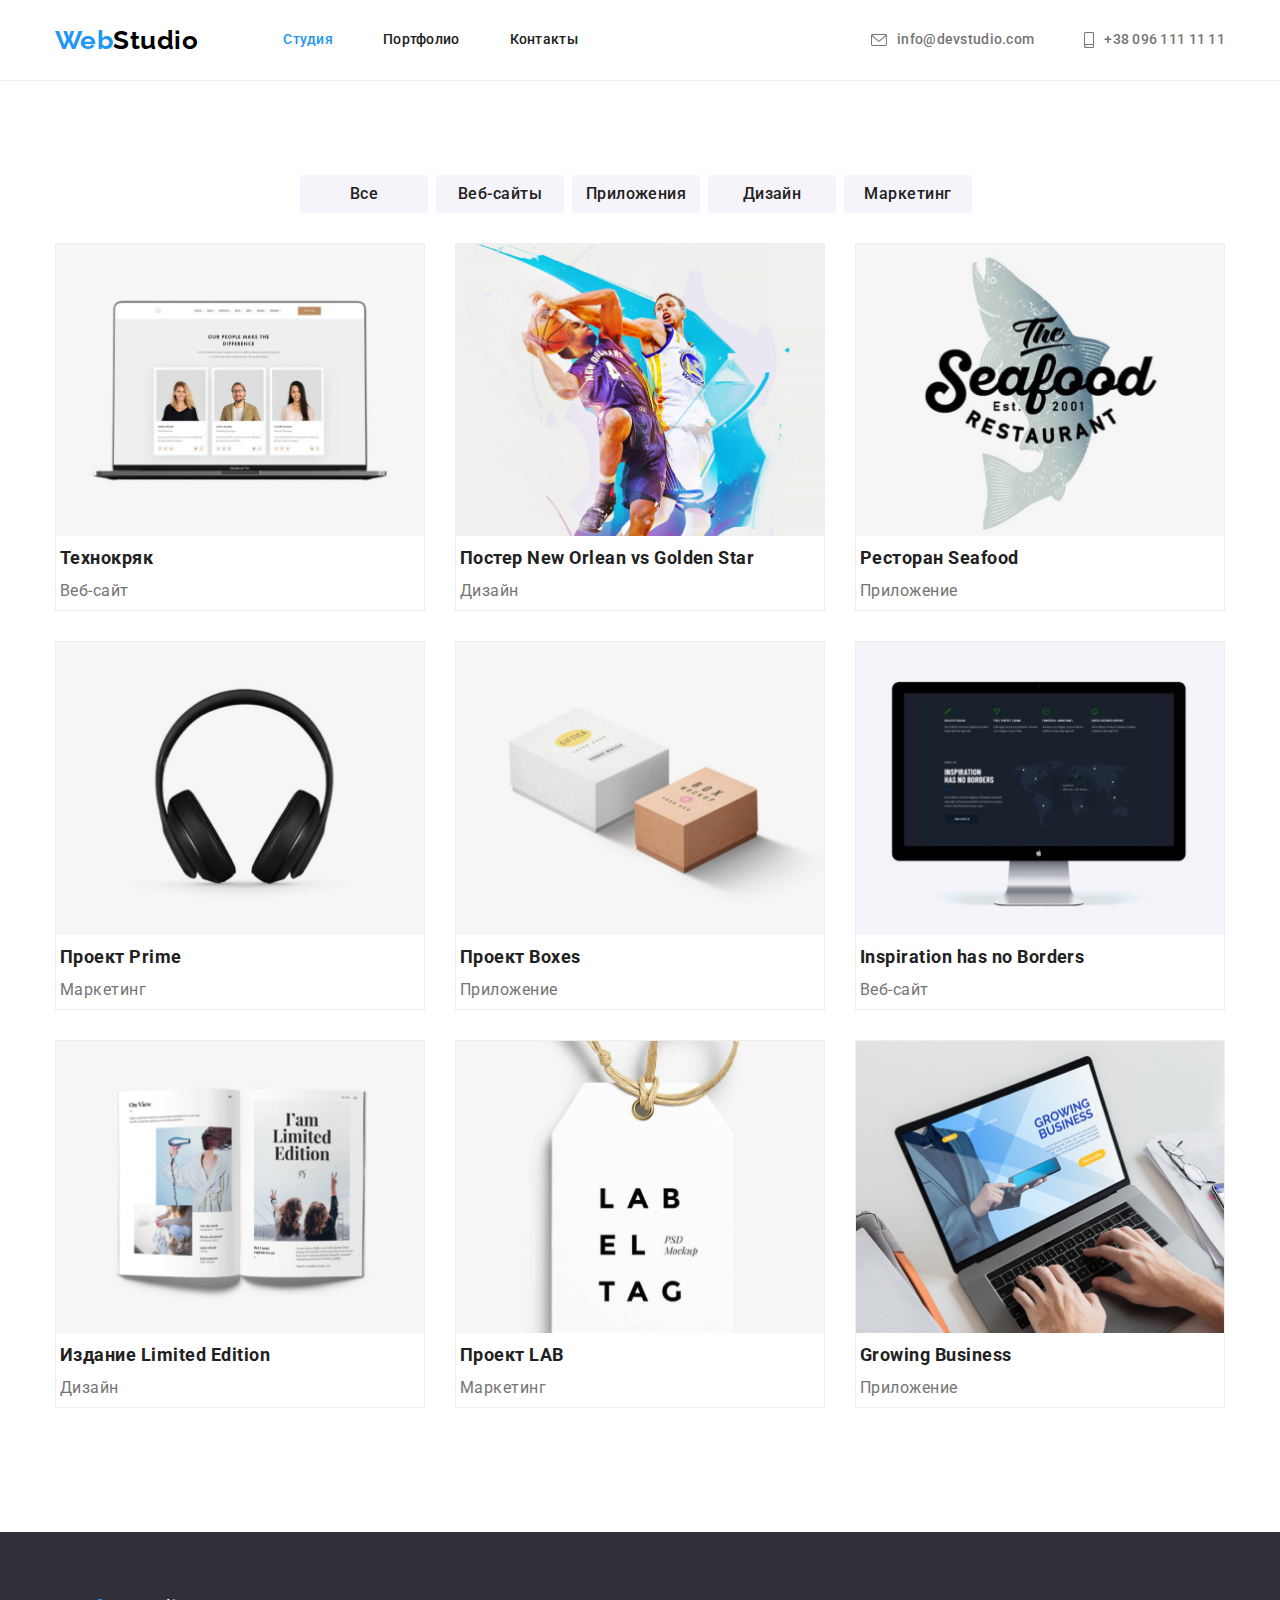
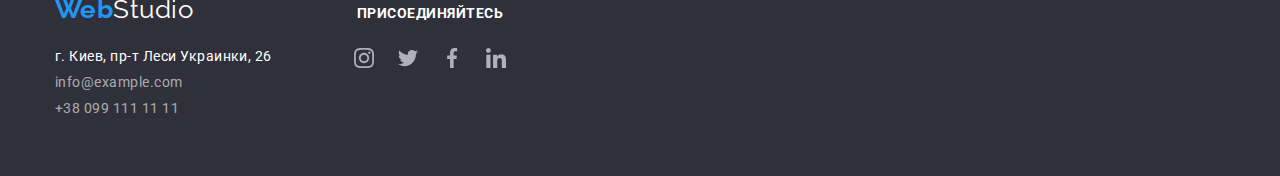
==== commit 2e57f020: "git add .WebStudio" ====
--- a/portfolio.html
+++ b/portfolio.html
@@ -16,7 +16,7 @@
         <nav class="header-nav">
           <a href="./index.html" class="logo-continuation"><span class="logo">Web</span>Studio</a>
           <ul class="site-nav">
-            <li class="site-nav nav-link.current"><a href="./index.html" class="site-nav nav-link.current">Студия</a></li>
+            <li class="site-nav nav-link.current"><a href="./index.html" class="nav current link">Студия</a></li>
             <li class="site-nav nav-link.current"><a href="./portfolio.html" class="link">Портфолио</a></li>
             <li class="site-nav nav-link.current"><a href="" class="link">Контакты</a></li>
           </ul>
--- a/css/styles.css
+++ b/css/styles.css
@@ -84,8 +84,8 @@
 .link:visited {
   color: var(--title-text-color);
 }
-.site-nav,
-.link-current {
+
+.link.current {
   color: var(--accent-color);
   /* padding: 32px 0; */
 }
@@ -115,17 +115,17 @@
 .contacts li:not(:last-child) {
   margin-right: 50px;
 }
-.header-nav {
+/* .header-nav {
   padding-top: 25px;
   padding-bottom: 25px;
-}
+} */
 .link {
   color: var(--title-text-color);
   font-weight: 500;
   font-size: 14px;
   line-height: 1.14;
   letter-spacing: 0.02em;
-  /* padding: 32px 0; */
+  padding: 32px 0;
 }
 .social-links {
   color: var(--primary-text-color);
@@ -285,13 +285,14 @@
   background-color: var(--white-color);
   color: var(--primary-text-color);
   font-weight: 400;
-  margin-top: 20px;
+  margin-top: 10px;
   margin-bottom: 20px;
 }
 .icon-social {
   display: flex;
   align-items: center;
   justify-content: center;
+  margin-bottom: 30px;
 }
 .icon-list {
   display: flex;
@@ -394,7 +395,7 @@
   font-family: Roboto, sans-serif;
   font-weight: 700;
   font-size: 14px;
-  margin-bottom: 20px;
+  margin-bottom: 15px;
   margin-left: 15px;
 }
 .header-line {
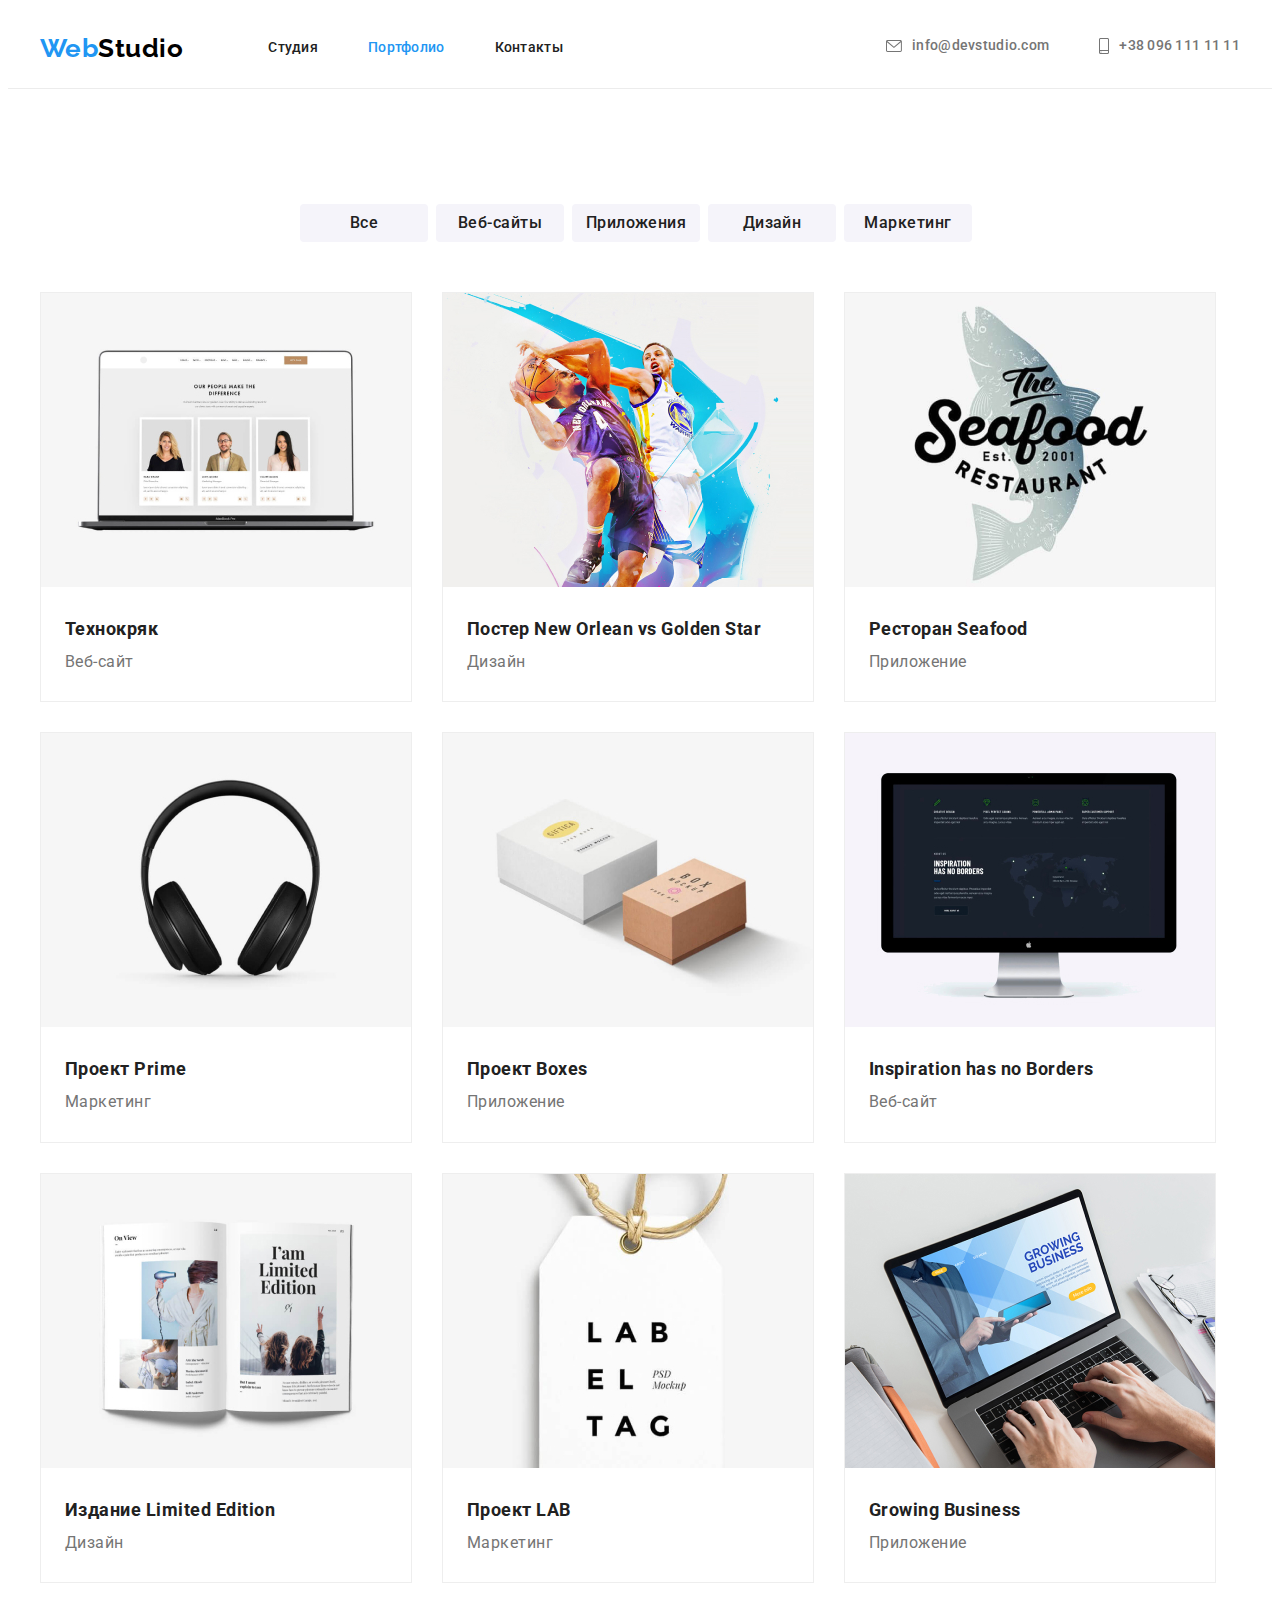
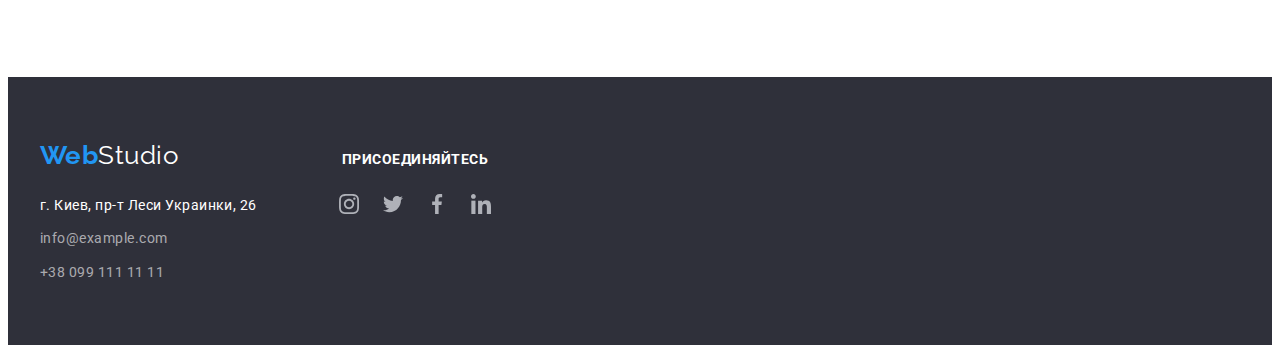
==== commit 3ca57186: "git add .WebStudio" ====
--- a/portfolio.html
+++ b/portfolio.html
@@ -4,11 +4,11 @@
   <meta charset="UTF-8">
   <meta name="viewport" content="width=device-width, initial-scale=1.0">
   <link rel="stylesheet" href="./css/styles.css">
-  <title>Портфолио</title>
 <link rel="preconnect" href="https://fonts.gstatic.com">
 <link
   href="https://fonts.googleapis.com/css2?family=Raleway:wght@700&family=Roboto:wght@400;500;700;900&display=swap"
   rel="stylesheet">
+  <title>Портфолио</title>
 </head>
 <body>
     <header class="header-line">
@@ -16,19 +16,19 @@
         <nav class="header-nav">
           <a href="./index.html" class="logo-continuation"><span class="logo">Web</span>Studio</a>
           <ul class="site-nav">
-            <li class="site-nav nav-link.current"><a href="./index.html" class="nav current link">Студия</a></li>
-            <li class="site-nav nav-link.current"><a href="./portfolio.html" class="link">Портфолио</a></li>
-            <li class="site-nav nav-link.current"><a href="" class="link">Контакты</a></li>
+            <li class="site-link"><a href="./index.html" class="link">Студия</a></li>
+            <li class="site-link"><a href="./portfolio.html" class="link current">Портфолио</a></li>
+            <li class="site-link"><a href="#" class="link">Контакты</a></li>
           </ul>
         </nav>
-        <ul class="site-nav contacts">
-          <li class="site-nav nav-link.current">
+        <ul class="contacts-list contacts">
+          <li class="contacts-item nav-link.current">
             <a href="info@devstudio.com" class="social-links">
               <svg width="16px" height="12px" class="icon-e-mail">
                 <use href="./images-3/sprite.svg#e-mail"></use>
               </svg>info@devstudio.com</a>
           </li>
-          <li class="site-nav nav-link.current">
+          <li class="contacts-item nav-link.current">
             <a href="tel:+380961111111" class="social-links">
               <svg width="10px" height="16px" class="icon-tel">
                 <use href="./images-3/sprite.svg#tel"></use>
@@ -36,7 +36,7 @@
           </li>
         </ul>
       </div>
-    </header>
+      </header>
 <main>
 <section class="portfolio-title">
     <div class="conteiner-portfolio">
@@ -50,89 +50,85 @@
         </ul>
          <ul class="portfolio">
           <li class="image-portfolio">
-            <div class="portfolio-box">
-              <a href="Технокряк">
+              <a href="#" class="portfolio-box">
                 <img src="./images-2/img_11.jpg" alt="img11" width="370" height="294"> 
                 <div class="title-description">
                   <h2 class="name-title">Технокряк</h2>
                   <p class="description-name">Веб-сайт</p>
                 </div>
-              </a>
-            </div>
+                </a>
             </li>
             <li class="image-portfolio">
-              <div class="portfolio-box">
+              <a href="#" class="portfolio-box">
                 <img src="./images-2/img_12.jpg" alt="img12" width="370" height="294">
                 <div class="title-description">
                   <h2 class="name-title">Постер New Orlean vs Golden Star</h2>
                   <p class="description-name">Дизайн</p>
                 </div>
-              </div>
+              </a>
             </li>
             <li class="image-portfolio">
-              <div class="portfolio-box">
+              <a href="#" class="portfolio-box">
                 <img src="./images-2/img_13.jpg" alt="img13" width="370" height="294">
                 <div class="title-description">
                   <h2 class="name-title">Ресторан Seafood</h2>
                   <p class="description-name">Приложение</p>
                 </div>
-              </div>
+              </a>
             </li>
             <li class="image-portfolio">
-              <div class="portfolio-box">
+              <a href="#" class="portfolio-box">
                 <img src="./images-2/img_14.jpg" alt="img14" width="370" height="294">
                 <div class="title-description">
                   <h2 class="name-title">Проект Prime</h2>
                   <p class="description-name">Маркетинг</p>
                 </div>
-              </div>
+              </a>
             </li>
             <li class="image-portfolio">
-              <div class="portfolio-box">
+              <a href="#" class="portfolio-box">
                 <img src="./images-2/img_15.jpg" alt="img15" width="370" height="294">
                 <div class="title-description">
                   <h2 class="name-title">Проект Boxes</h2>
                   <p class="description-name">Приложение</p>
                 </div>
-              </div>
+              </a>
             </li>
             <li class="image-portfolio">
-              <div class="portfolio-box">
-                <a href="Inspiration-has-no-Borders">
+                <a href="#" class="portfolio-box">
                   <img src="./images-2/img_16.jpg" alt="img16" width="370" height="294">
                   <div class="title-description">
                     <h2 class="name-title">Inspiration has no Borders</h2>
                     <p class="description-name">Веб-сайт</p>
                   </div>
                 </a>
-              </div>
             </li>
             <li class="image-portfolio">
-              <div class="portfolio-box">
+              <a href="#" class="portfolio-box">
                 <img src="./images-2/img_17.jpg" alt="img17" width="370" height="294">
                 <div class="title-description">
                   <h2 class="name-title">Издание Limited Edition</h2>
                   <p class="description-name">Дизайн</p>
                 </div>
-              </div>
+              </a>
             </li>
             <li class="image-portfolio">
-              <div class="portfolio-box">
+              <a href="#" class="portfolio-box">
                 <img src="./images-2/img_18.jpg" alt="img18" width="370" height="294">
                 <div class="title-description">
                   <h2 class="name-title">Проект LAB</h2>
                   <p class="description-name">Маркетинг</p>
                 </div>
-              </div>
+              </a>
               </li>
             <li class="image-portfolio">
-              <div class="portfolio-box">
+              <a href="#" class="portfolio-box">
                 <img src="./images-2/img_19.jpg" alt="img19" width="370" height="294">
                 <div class="title-description">
                   <h2 class="name-title">Growing Business</h2>
                   <p class="description-name">Приложение</p>
                 </div>
-              </div>
+              </a>
             </li>
         </ul>
        </div>
--- a/css/styles.css
+++ b/css/styles.css
@@ -1,21 +1,8 @@
-* {
+/* * {
   margin: 0;
   padding: 0;
-}
-a {
-  display: block;
-  text-decoration: none;
-}
-ul {
-  margin: 0;
-  padding: 0;
-  list-style: none;
-}
-img {
-  display: block;
-  width: 100%;
-  height: auto;
-}
+} */
+
 /* Цвет основного текста #757575; */
 /* Вторичный цвет текста #212121; */
 /* Белый #FFFFFF; */
@@ -35,35 +22,47 @@
   --black-color: #000000;
   --button-color: #f5f4fa;
 }
+a {
+  display: block;
+  text-decoration: none;
+}
+
+ul {
+  margin: 0;
+  padding: 0;
+  list-style: none;
+}
+
+img {
+  display: block;
+  max-width: 100%;
+  height: auto;
+}
+
 html {
   box-sizing: border-box;
 }
+
 body {
   letter-spacing: 0.03em;
   font-family: Roboto, sans-serif;
 }
+
 nav {
   display: flex;
   align-items: center;
 }
-/* header */
-.header-main {
-  display: flex;
-  align-items: center;
-}
+
 .container {
   width: 1200px;
   padding-left: 15px;
   padding-right: 15px;
-  align-items: center;
   margin-left: auto;
   margin-right: auto;
-  /* outline: 2px solid red; */
-}
-/* Чем мы занимаемся */
+  /* outline: 1px solid red; */
+}
 .page-header {
   display: flex;
-  align-items: center;
   list-style: none;
 }
 .page-header li + li {
@@ -72,23 +71,16 @@
 .contacts {
   margin-left: auto;
 }
-.site-nav .nav-link.current {
-  color: var(--accent-color);
-}
-.site-nav a:hover {
-  color: var(--accent-color);
-}
-.site-nav a:focus {
-  color: var(--accent-color);
-}
-.link:visited {
-  color: var(--title-text-color);
-}
-
-.link.current {
-  color: var(--accent-color);
-  /* padding: 32px 0; */
-}
+
+/* Header */
+
+.header-main {
+  display: flex;
+  align-items: center;
+}
+
+/* Logo WebStudio */
+
 .logo {
   color: var(--accent-color);
   font-family: Raleway, sans-serif;
@@ -104,21 +96,36 @@
   line-height: 1.19;
   margin-right: 85px;
 }
-.site-nav {
+
+/* Студио-портфолио-контакты-e-mail-телефон */
+
+.site-nav,
+.contacts-list {
   display: flex;
   font-weight: 500;
   font-size: 14px;
   line-height: 1.14;
   letter-spacing: 0.02em;
 }
-.header-nav li:not(:last-child),
+.contacts-item + .contacts-item {
+  margin-left: 50px;
+}
+.site-link + .site-link {
+  margin-left: 50px;
+}
+.site-nav .nav-link.current {
+  color: var(--accent-color);
+}
+
+/* .header-nav li:not(:last-child),
 .contacts li:not(:last-child) {
-  margin-right: 50px;
-}
+    margin-right: 50px;
+} */
 /* .header-nav {
   padding-top: 25px;
   padding-bottom: 25px;
 } */
+
 .link {
   color: var(--title-text-color);
   font-weight: 500;
@@ -126,6 +133,15 @@
   line-height: 1.14;
   letter-spacing: 0.02em;
   padding: 32px 0;
+}
+.current {
+  color: var(--accent-color);
+}
+.link:hover,
+.link:focus,
+.social-links:hover,
+.social-links:focus {
+  color: var(--accent-color);
 }
 .social-links {
   color: var(--primary-text-color);
@@ -147,6 +163,9 @@
   margin-right: 10px;
   fill: currentColor;
 }
+
+/* Hero */
+
 .hero h1 {
   font-size: 44px;
 }
@@ -189,19 +208,9 @@
   border-radius: 4px;
   margin-top: 45px;
 }
-.features-list .features-title {
-  color: var(--title-text-color);
-  text-transform: uppercase;
-  font-size: 14px;
-  line-height: 1.14;
-  margin-top: 0px;
-  margin-bottom: 10px;
-}
-*,
-::after,
-::before {
-  box-sizing: border-box;
-}
+
+/* Описание */
+
 .our-work {
   color: var(--title-text-color);
   font-weight: 700;
@@ -240,7 +249,9 @@
   border-radius: 4px;
   margin-bottom: 30px;
 }
+
 /* Наша команда */
+
 .team {
   padding-top: 94px;
   padding-bottom: 94px;
@@ -251,41 +262,48 @@
   font-size: 36px;
   line-height: 1.17;
 }
+.our-people {
+  display: flex;
+  margin: -15px;
+  font-size: 16px;
+  line-height: 1.19;
+  list-style: none;
+  /* margin: 0;
+  padding: 0; */
+  /* text-align: center;
+  align-items: center; */
+}
 .box {
   background-color: var(--white-color);
   width: 270px;
-  margin-left: 30px;
+  margin: 15px;
   box-shadow: 0px 1px 3px rgba(0, 0, 0, 0.12), 0px 1px 1px rgba(0, 0, 0, 0.14),
     0px 2px 1px rgba(0, 0, 0, 0.2);
   border-radius: 0px 0px 4px 4px;
 }
-/* .content-box {
-  /* padding: 5px 5px; */
-/* } */
+.box-img {
+  width: 270px;
+}
+
+/* .box + .box {
+    margin-left: 30px;
+} */
+/* .box:nth-child(3n) {
+  margin-left: 0px;
+} */
 /* .our-people li + li { */
 /* margin-left: 30px; */
 /* } */
 
-.our-people {
-  margin: 0;
-  padding: 0;
-  display: flex;
-  text-align: center;
-  align-items: center;
-  font-size: 16px;
-  line-height: 1.19;
-  list-style: none;
-}
 .our-team {
   color: var(--title-text-color);
   font-weight: 500;
-  padding-top: 30px;
+  margin-top: 30px;
 }
 .profession {
   background-color: var(--white-color);
   color: var(--primary-text-color);
   font-weight: 400;
-  margin-top: 10px;
   margin-bottom: 20px;
 }
 .icon-social {
@@ -311,6 +329,9 @@
   background-color: #2196f3;
   border-radius: 50%;
 }
+
+/* Постоянные клиенты */
+
 .regular-customers {
   background-color: var(--white-color);
   padding-top: 94px;
@@ -338,18 +359,15 @@
   justify-content: center;
   margin-right: 30px;
 }
-.clients-item :hover {
+.clients:hover,
+.clients:focus {
   fill: #2196f3;
   color: #2196f3;
   border: 1px solid #2196f3;
 }
-.clients-item :focus {
-  fill: #2196f3;
-  color: #2196f3;
-  border: 1px solid #2196f3;
-}
 
 /* FOOTER */
+
 .basement {
   background-color: var(--primary-background-color);
   text-decoration: none;
@@ -376,7 +394,7 @@
   font-style: normal;
   font-size: 14px;
   margin-top: 20px;
-  /* line-height: 1.71; */
+  line-height: 1.71;
 }
 .link-current-name,
 .social-links-name {
@@ -385,7 +403,7 @@
   font-style: normal;
   font-size: 14px;
   margin-top: 10px;
-  /* line-height: 1.71; */
+  line-height: 1.71;
 }
 .appeal {
   text-transform: uppercase;
@@ -398,12 +416,15 @@
   margin-bottom: 15px;
   margin-left: 15px;
 }
+
+/* Портфолио */
+
 .header-line {
   border-bottom: 1px solid #ececec;
 }
 .portfolio-title {
-  margin-top: 94px;
-  margin-bottom: 94px;
+  padding-top: 94px;
+  padding-bottom: 94px;
 }
 .conteiner-portfolio {
   width: 1200px;
@@ -419,8 +440,10 @@
   text-align: center;
 }
 .button-title {
-  margin-bottom: 30px;
   margin-right: 8px;
+}
+.button-list {
+  margin-bottom: 50px;
 }
 .button-list button:hover {
   font-family: Roboto, sans-serif;
@@ -469,24 +492,22 @@
   display: flex;
   flex-wrap: wrap;
   list-style: none;
-  /* margin-top: 26px; */
+  margin-left: -30px;
+  margin-bottom: -30px;
 }
 .image-portfolio {
-  width: calc((100% - 60px) / 3);
-  margin-right: 30px;
+  width: 370px;
+  border: 1px solid #eeeeee;
+  margin-left: 30px;
   margin-bottom: 30px;
-  border: 1px solid #eeeeee;
-}
-.image-portfolio:nth-child(3n) {
-  margin-right: 0px;
-}
-.portfolio-box :hover,
-.portfolio-box :focus {
+}
+.portfolio-box:hover,
+.portfolio-box:focus {
   box-shadow: 0px 1px 1px rgba(0, 0, 0, 0.12), 0px 4px 4px rgba(0, 0, 0, 0.06),
     1px 4px 6px rgba(0, 0, 0, 0.16);
 }
 .title-description {
-  padding: 4px;
+  padding: 24px;
 }
 .name-title {
   color: var(--title-text-color);
@@ -495,9 +516,7 @@
   font-size: 18px;
   line-height: 2;
   letter-spacing: 6%;
-  /* margin-left: 24px;
-  margin-top: 20px;
-  margin-left: 20px; */
+  margin: 0;
 }
 .description-name {
   color: var(--primary-text-color);
@@ -505,6 +524,5 @@
   font-size: 16px;
   line-height: 1.88;
   letter-spacing: 3%;
-  /* padding-bottom: 30px;
-  margin-left: 24px; */
-}
+  margin: 0;
+}
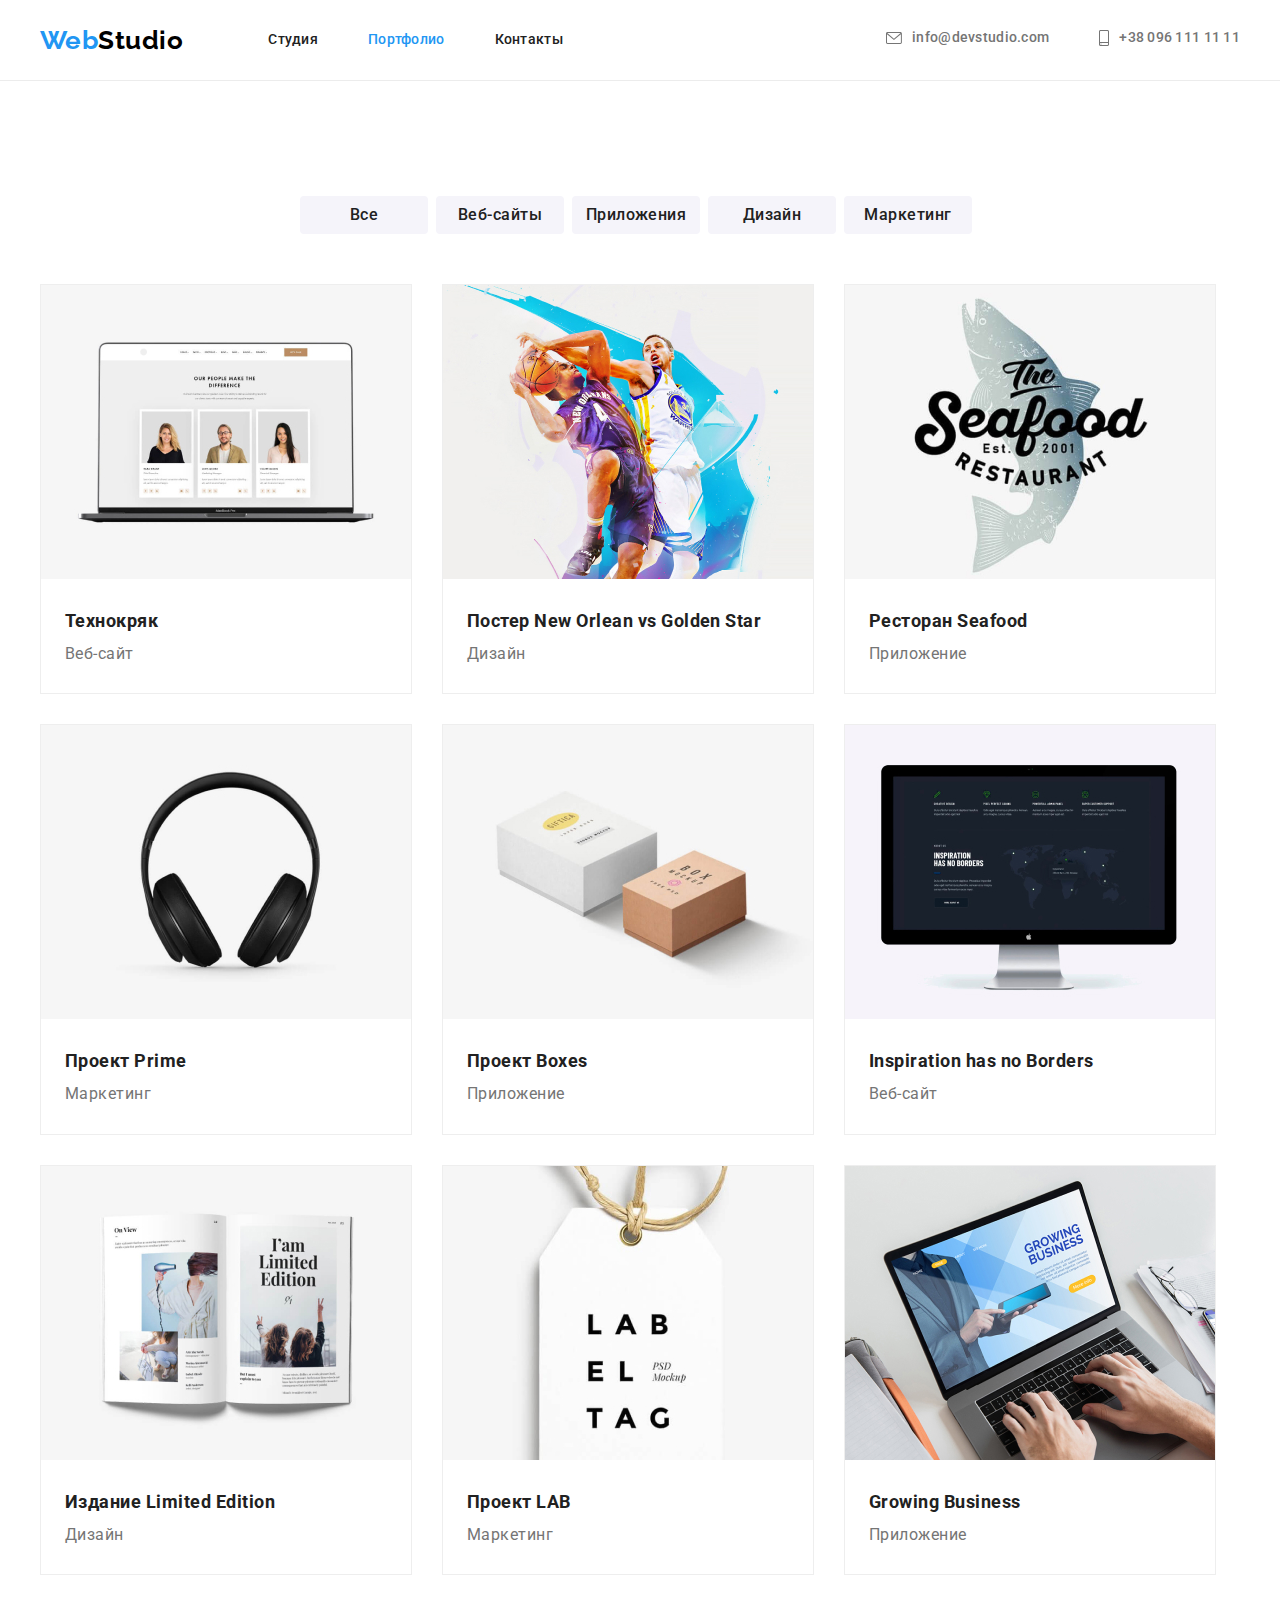
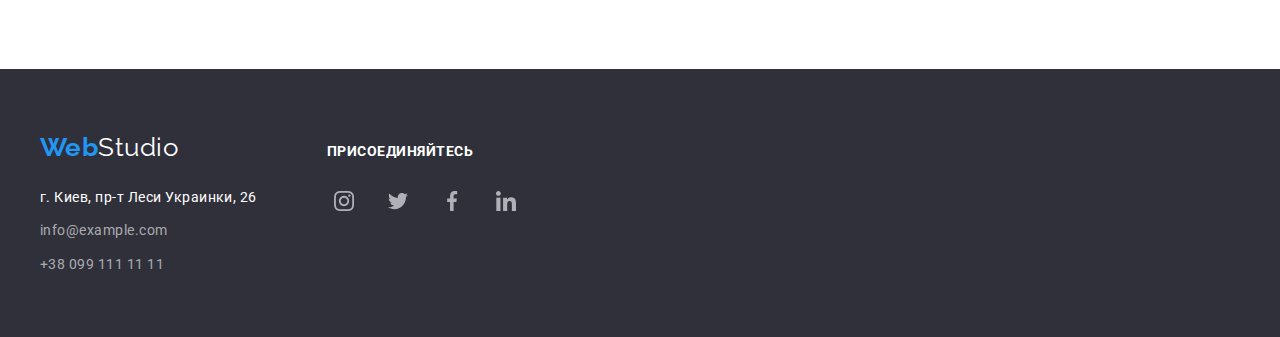
==== commit 71ee393a: "git add .WebStudio" ====
--- a/portfolio.html
+++ b/portfolio.html
@@ -147,28 +147,28 @@
           <div class="appeal">
             <p class="appeal-name">Присоединяйтесь</p>
             <ul class="icon-social">
-              <li>
+              <li class="icon-title">
                 <a href="" class="icon-list">
                   <svg width="20px" height="20px" class="icon-social-networks">
                     <use href="./images-3/sprite.svg#instagram"></use>
                   </svg>
                 </a>
               </li>
-              <li>
+              <li class="icon-title">
                 <a href="" class="icon-list">
                   <svg width="20px" height="20px" class="icon-social-networks">
                     <use href="./images-3/sprite.svg#twitter"></use>
                   </svg>
                 </a>
               </li>
-              <li>
+              <li class="icon-title">
                 <a href="" class="icon-list">
                   <svg width="20px" height="20px" class="icon-social-networks">
                     <use href="./images-3/sprite.svg#faebook"></use>
                   </svg>
                 </a>
               </li>
-              <li>
+              <li class="icon-title">
                 <a href="" class="icon-list">
                   <svg width="20px" height="20px" class="icon-social-networks">
                     <use href="./images-3/sprite.svg#linkedin"></use>
--- a/css/styles.css
+++ b/css/styles.css
@@ -46,6 +46,9 @@
 body {
   letter-spacing: 0.03em;
   font-family: Roboto, sans-serif;
+  margin: 0;
+  padding: 0;
+  /* outline: 1px solid red; */
 }
 
 nav {
@@ -312,6 +315,9 @@
   justify-content: center;
   margin-bottom: 30px;
 }
+.icon-title {
+  margin-right: 10px;
+}
 .icon-list {
   display: flex;
   align-items: center;
@@ -407,14 +413,17 @@
 }
 .appeal {
   text-transform: uppercase;
+  width: 206px;
+  height: 80px;
+  align-items: left;
+  justify-content: left;
 }
 .appeal-name {
   color: var(--white-color);
   font-family: Roboto, sans-serif;
   font-weight: 700;
   font-size: 14px;
-  margin-bottom: 15px;
-  margin-left: 15px;
+  margin-bottom: 20px;
 }
 
 /* Портфолио */
